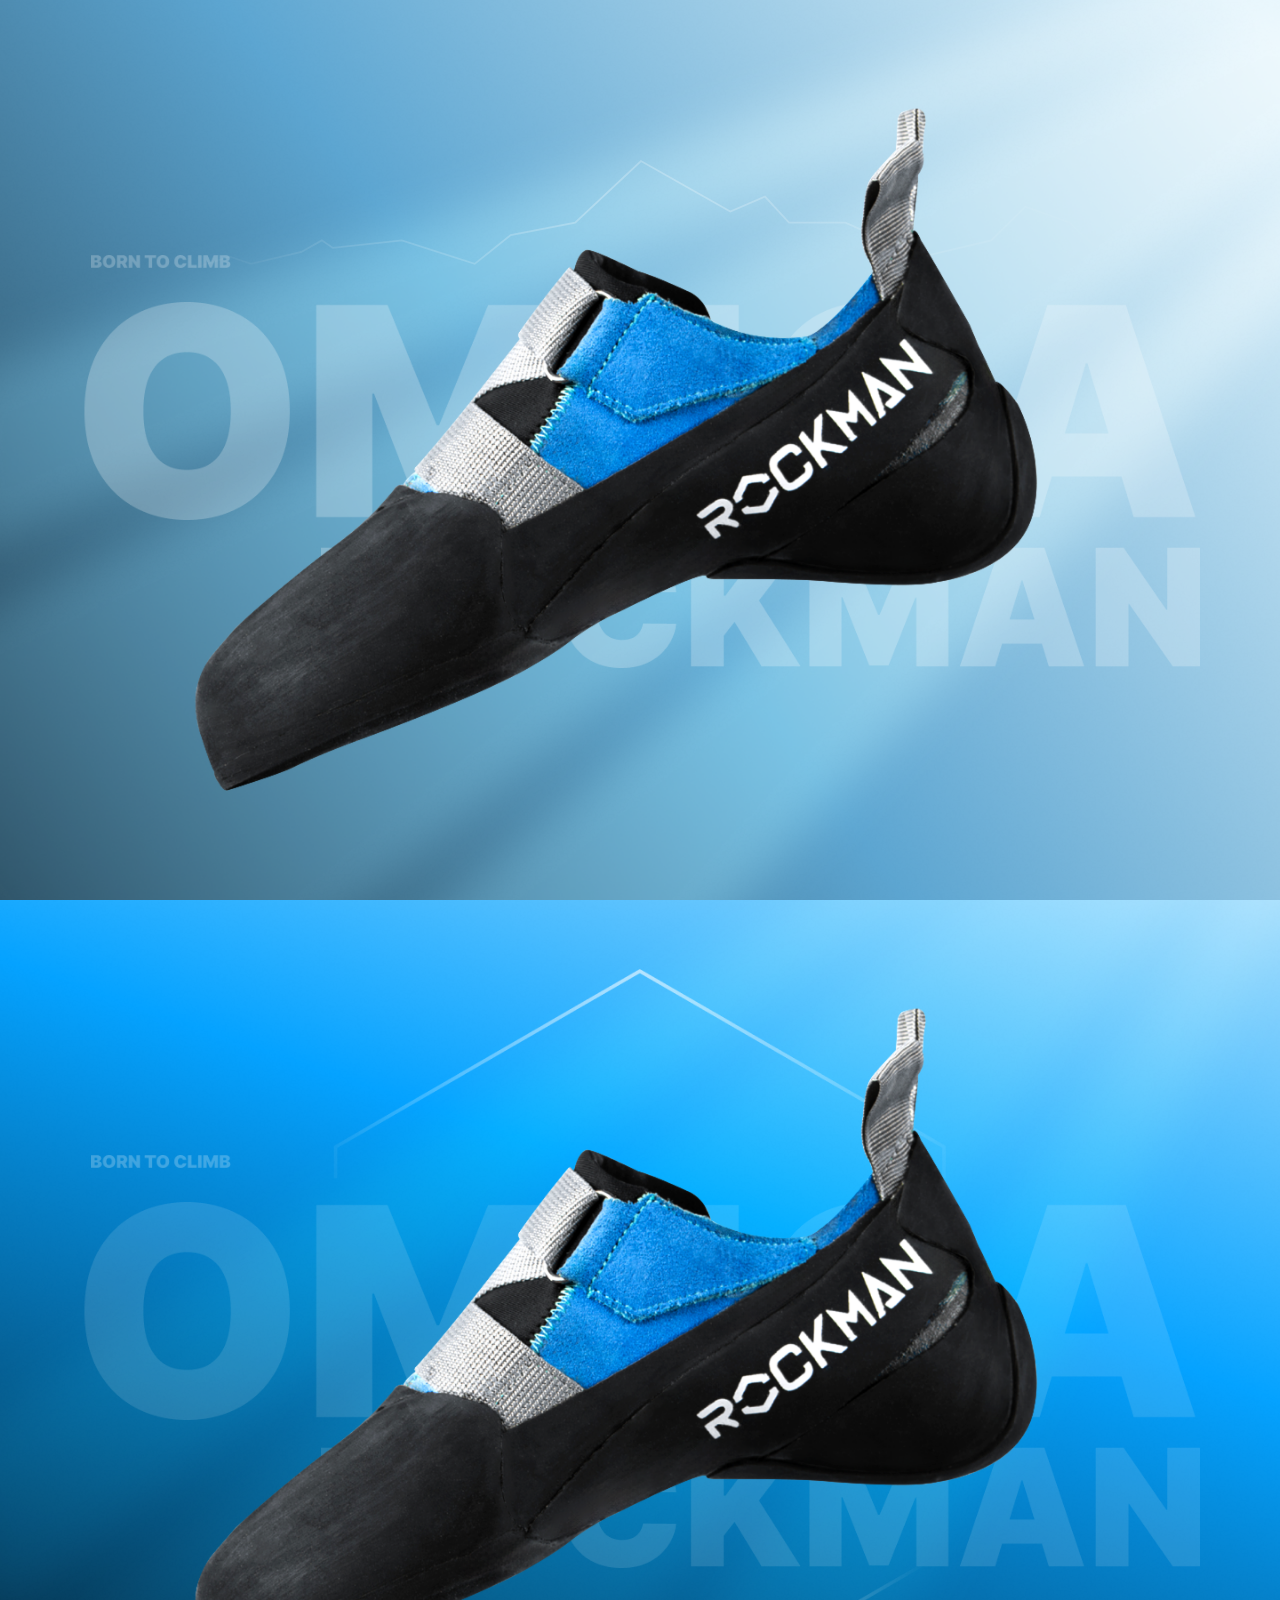
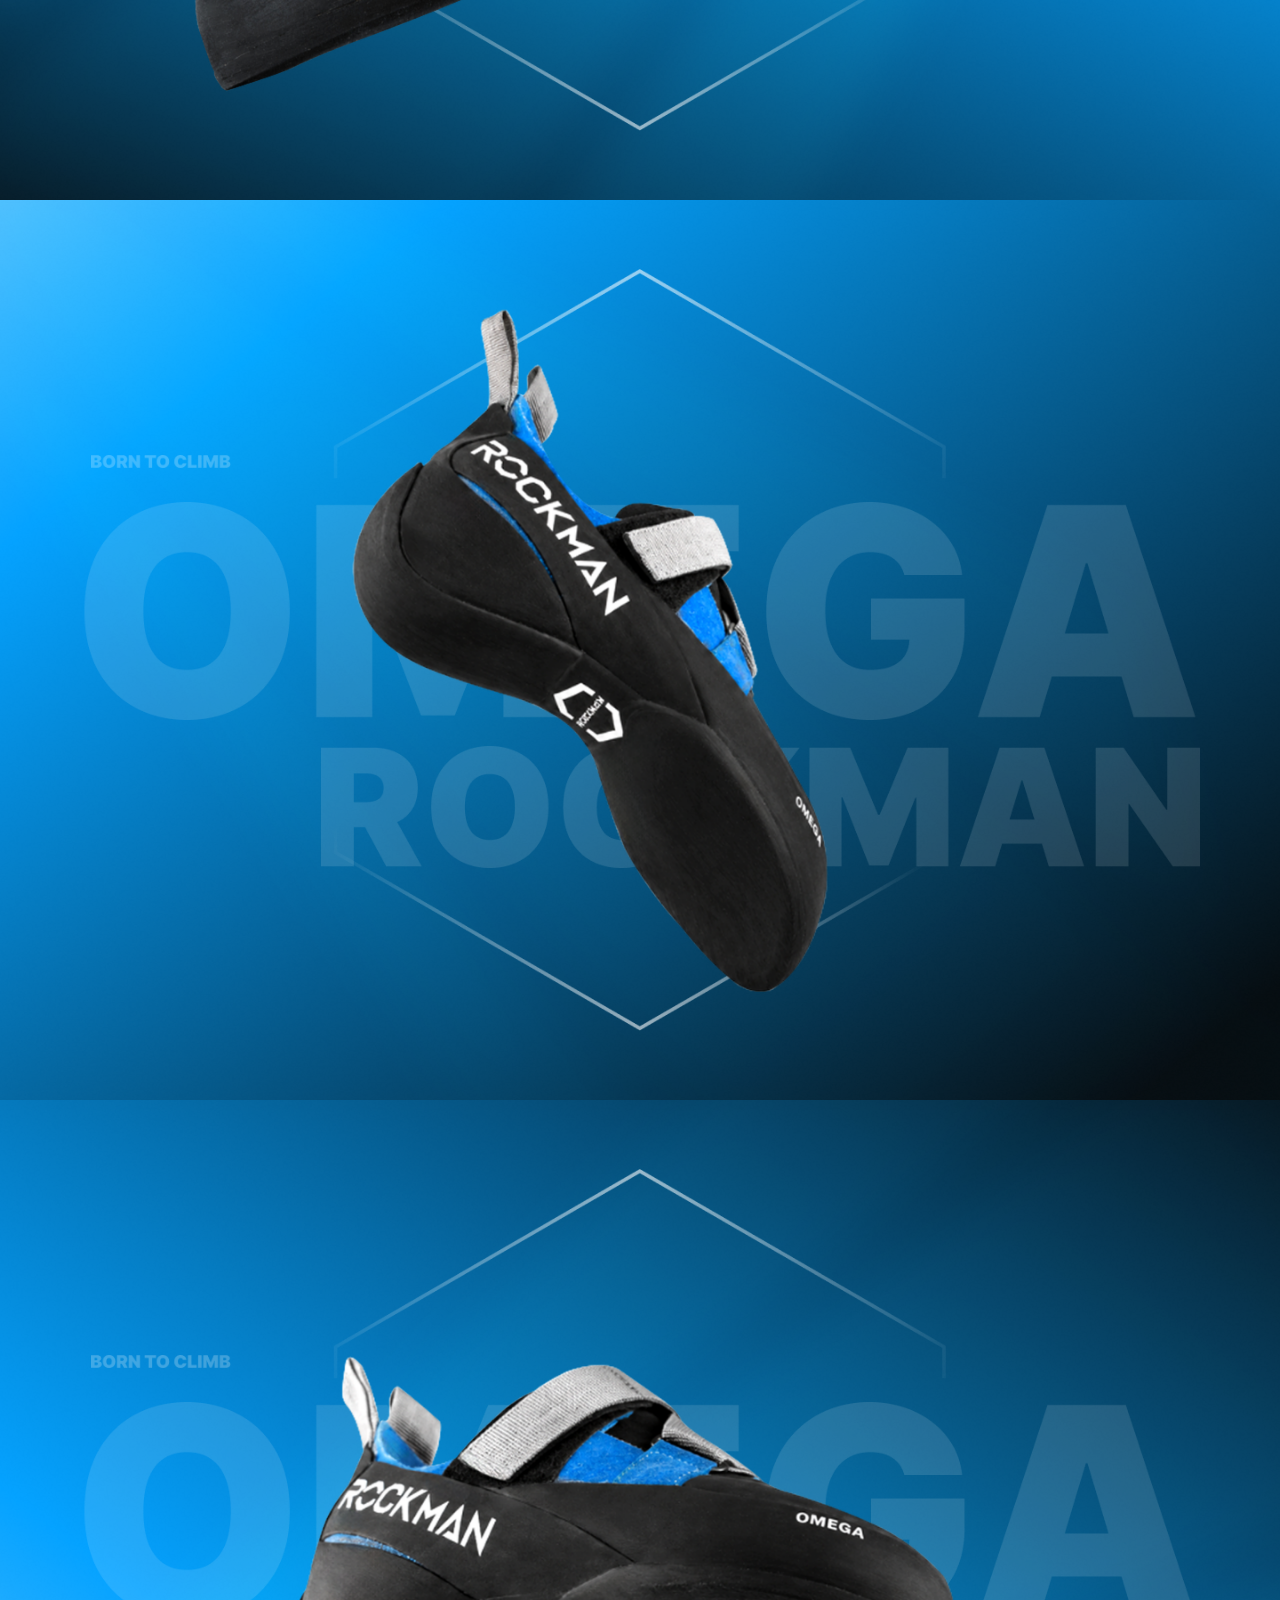
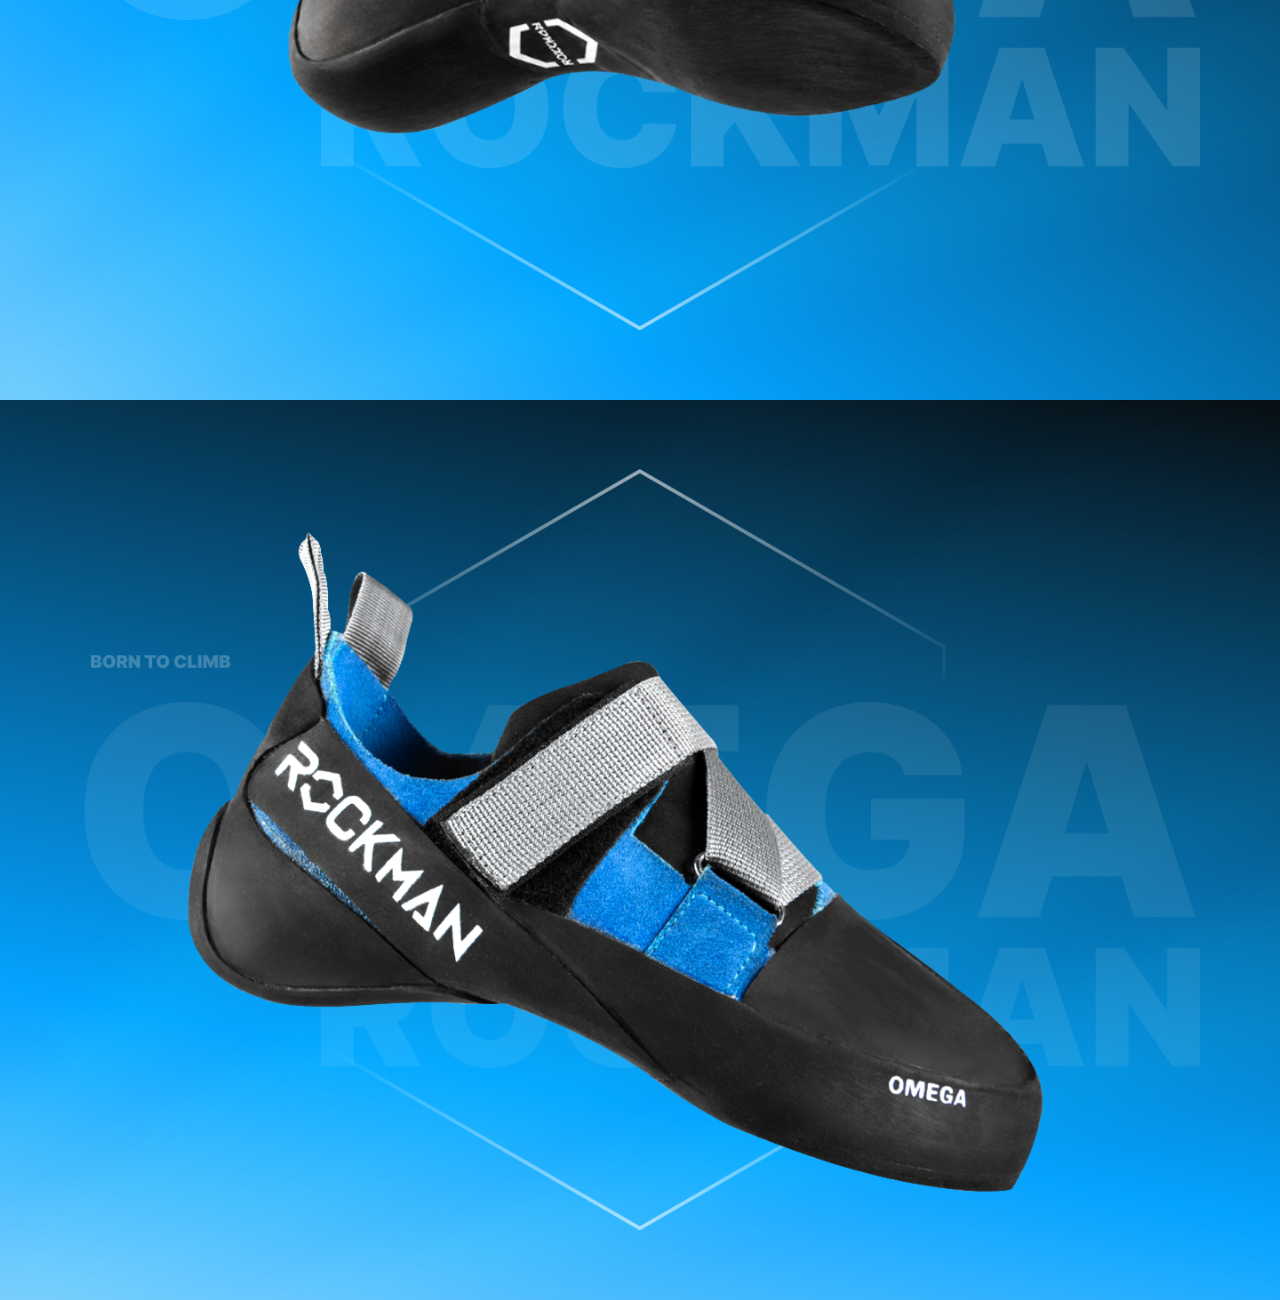
==== hand/index.html @ 01027bcd "added the main images" ====
<!DOCTYPE html>
<html lang="fa" dir="rtl">
<head>
    <meta charset="UTF-8">
    <meta name="viewport" content="width=device-width, initial-scale=1.0">

    <title>عنوان وب‌سایت</title>

    <link rel="stylesheet" href="style.css">
</head>

<body>

    <!-- Section 1 -->
    <section id="section1" class="section">
        <img src="assets/mountain.svg" alt="" class="mountain">
        <img src="assets/OMEGA1.png" alt="" class="omega">
        <img src="assets/rockman1.png" alt="" class="rockman">
        <img src="assets/BORN%20TO%20CLIMB.png" alt="Born to climb" class="born">
        <img src="assets/rockman%20omega%201.png" alt="ROCKMAN OMEGA" class="product">
    </section>

    <!-- Section 2 -->
    <section id="section2" class="section">
        <img src="assets/OMEGA2.png" alt="" class="omega">
        <img src="assets/ROCKMAN2.png" alt="" class="rockman">
        <img src="assets/BORN%20TO%20CLIMB.png" alt="Born to climb" class="born">
        <img src="assets/Polygon%20up.png" alt="" class="polygon-up">
        <img src="assets/Polygon%20down.png" alt="" class="polygon-down">
        <img src="assets/rockman%20omega%201.png" alt="ROCKMAN OMEGA" class="product">
    </section>

    <!-- Section 3 -->
    <section id="section3" class="section">
        <img src="assets/OMEGA3.png" alt="" class="omega">
        <img src="assets/ROCKMAN3.png" alt="" class="rockman">
        <img src="assets/BORN%20TO%20CLIMB.png" alt="Born to climb" class="born">
        <img src="assets/Polygon%20up.png" alt="" class="polygon-up">
        <img src="assets/Polygon%20down.png" alt="" class="polygon-down">
        <img src="assets/rockman%20omega%202.png" alt="ROCKMAN OMEGA" class="product">
    </section>

    <!-- Section 4 -->
    <section id="section4" class="section">
        <img src="assets/OMEGA4.png" alt="" class="omega">
        <img src="assets/ROCKMAN4.png" alt="" class="rockman">
        <img src="assets/BORN%20TO%20CLIMB.png" alt="Born to climb" class="born">
        <img src="assets/Polygon%20up.png" alt="" class="polygon-up">
        <img src="assets/Polygon%20down.png" alt="" class="polygon-down">
        <img src="assets/rockman%20omega%203.png" alt="ROCKMAN OMEGA" class="product">
    </section>

    <!-- Section 5 -->
    <section id="section5" class="section">
        <img src="assets/OMEGA5.png" alt="" class="omega">
        <img src="assets/ROCKMAN5.png" alt="" class="rockman">
        <img src="assets/BORN%20TO%20CLIMB.png" alt="Born to climb" class="born">
        <img src="assets/Polygon%20up.png" alt="" class="polygon-up">
        <img src="assets/Polygon%20down.png" alt="" class="polygon-down">
        <img src="assets/rockman%20omega%204.png" alt="ROCKMAN OMEGA" class="product">
    </section>

</body>
</html>
---- hand/style.css ----
/* ===================== Fonts ===================== */
@font-face {
    font-family: "Pelak";
    src: url("Font/Pelak-Thin.ttf") format("truetype");
    font-weight: 100;
    font-style: normal;
    font-display: swap;
}
@font-face {
    font-family: "Pelak";
    src: url("Font/Pelak-light.ttf") format("truetype");
    font-weight: 300;
    font-style: normal;
    font-display: swap;
}
@font-face {
    font-family: "Pelak";
    src: url("Font/Pelak-Regular.ttf") format("truetype");
    font-weight: 400;
    font-style: normal;
    font-display: swap;
}
@font-face {
    font-family: "Pelak";
    src: url("Font/Pelak-Medium.ttf") format("truetype");
    font-weight: 500;
    font-style: normal;
    font-display: swap;
}
@font-face {
    font-family: "Pelak";
    src: url("Font/Pelak-SemiBold.ttf") format("truetype");
    font-weight: 600;
    font-style: normal;
    font-display: swap;
}
@font-face {
    font-family: "Pelak";
    src: url("Font/Pelak-Bold.ttf") format("truetype");
    font-weight: 700;
    font-style: normal;
    font-display: swap;
}
@font-face {
    font-family: "Pelak";
    src: url("Font/Pelak-ExtraBold.ttf") format("truetype");
    font-weight: 800;
    font-style: normal;
    font-display: swap;
}
@font-face {
    font-family: "Pelak";
    src: url("Font/Pelak-Black.ttf") format("truetype");
    font-weight: 900;
    font-style: normal;
    font-display: swap;
}

/* ===================== Responsive scale ===================== */
/*
   The design is drawn for a 1440px-wide screen and every dimension below is
   expressed in rem, relative to a 16px base:   rem = (1440-design px) / 16

     - Desktop (>= 1440px):  1rem = 16px, so each rem value renders at its
       exact design pixel size (e.g. 21.25rem = 340px).
     - Below 1440px:         the root font-size shrinks with the viewport
       (100vw / 90 = 16px at 1440px), so every rem-based dimension scales
       down proportionally and the whole layout stays relative.
*/
html {
    font-size: 16px;
}

@media (max-width: 1440px) {
    html {
        font-size: calc(100vw / 90);
    }
}

/* ===================== Reset ===================== */
* {
    margin: 0;
    padding: 0;
    box-sizing: border-box;
}

html,
body {
    /* guard against any sub-pixel horizontal overflow from scaling */
    overflow-x: hidden;
}

body {
    font-family: "Pelak", sans-serif;
}

/* ===================== Sections ===================== */
.section {
    position: relative;
    width: 100%;
    height: 100vh;
    height: 100svh; /* stable against mobile browser toolbars */
    background-size: cover;
    background-position: center;
    background-repeat: no-repeat;
    overflow: hidden;
}

#section1 {
    background-image: url("assets/bc1.png");
}

#section2 {
    background-image: url("assets/bc2.png");
}

#section3 {
    background-image: url("assets/bc3.png");
}

#section4 {
    background-image: url("assets/bc4.png");
}

#section5 {
    background-image: url("assets/bc5.png");
}

/* ===================== Section overlays ===================== */
/* OMEGA wordmark: horizontally centered, 340px from top (1440 ref) */
.omega {
    position: absolute;
    top: 21.25rem;   /* 340 / 16 */
    left: 50%;
    transform: translateX(-50%);
    width: 78.125rem; /* 1250 / 16 */
    height: auto;
}

/* ROCKMAN wordmark: 614px from top, 90px from the right edge (1440 ref) */
.rockman {
    position: absolute;
    top: 38.375rem;    /* 614 / 16 */
    right: 5.625rem;   /* 90 / 16 */
    width: 61.8125rem; /* 989 / 16 */
    height: auto;
}

/* BORN TO CLIMB tagline: 287px from top, 102px from the left edge (1440 ref) */
.born {
    position: absolute;
    top: 17.9375rem;  /* 287 / 16 */
    left: 6.375rem;   /* 102 / 16 */
    width: 9.875rem;  /* 158 / 16 */
    height: auto;
}

/* ROCKMAN OMEGA product shot: centered both axes, above wordmarks & polygons */
.product {
    position: absolute;
    top: 50%;
    left: 50%;
    transform: translate(-50%, -50%);
    width: 85.375rem; /* 1366 / 16 */
    height: auto;
    z-index: 2;
}

/* Mountain line (section 1 only): horizontally centered, 180px from top (1440 ref) */
.mountain {
    position: absolute;
    top: 11.25rem;    /* 180 / 16 */
    left: 50%;
    transform: translateX(-50%);
    width: 76.625rem; /* 1226 / 16 */
    height: auto;
}

/* Scroll-nav polygons (sections 2-5 only): horizontally centered.
   z-index 1 reserved for later scroll automation. */
.polygon-up,
.polygon-down {
    position: absolute;
    left: 50%;
    transform: translateX(-50%);
    width: 43.0625rem; /* 689 / 16 */
    height: auto;
    z-index: 1;
}

/* Polygon up: 78px from the top */
.polygon-up {
    top: 4.875rem; /* 78 / 16 */
}

/* Polygon down: 78px from the bottom */
.polygon-down {
    bottom: 4.875rem; /* 78 / 16 */
}
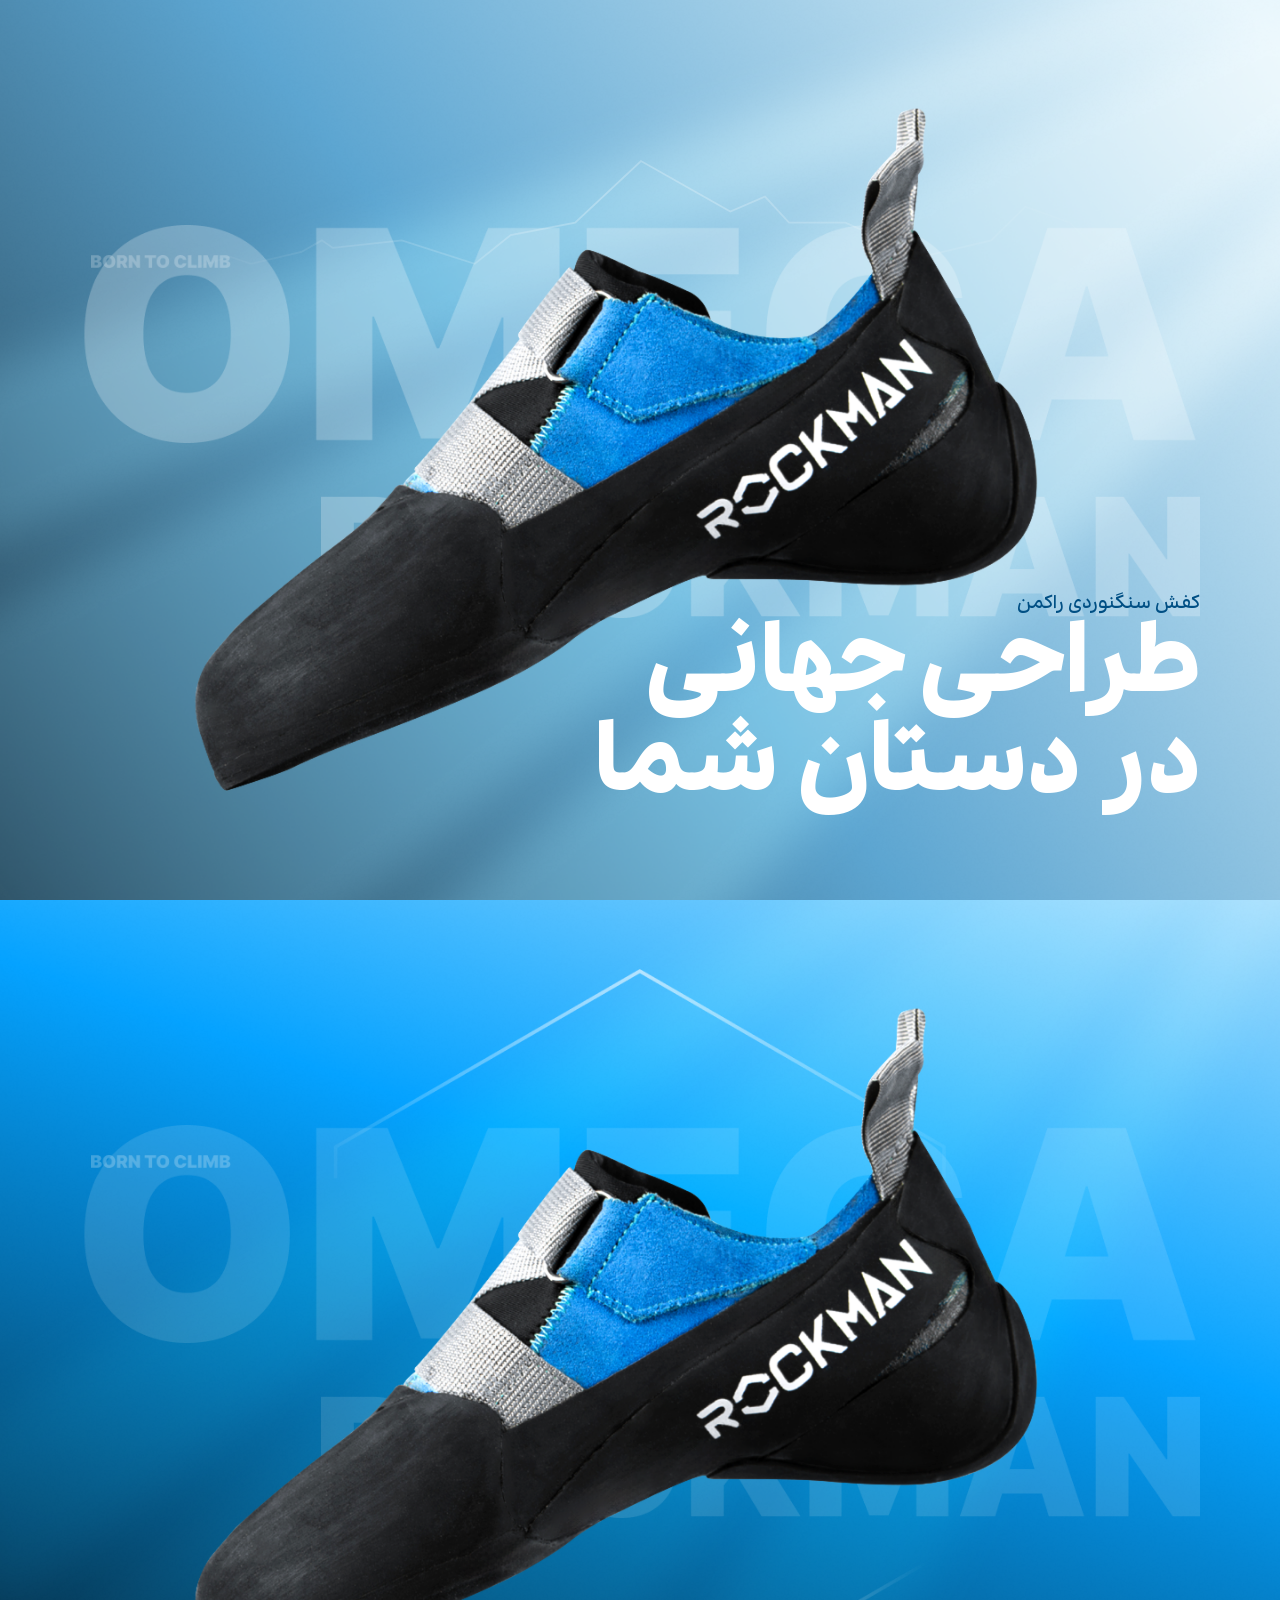
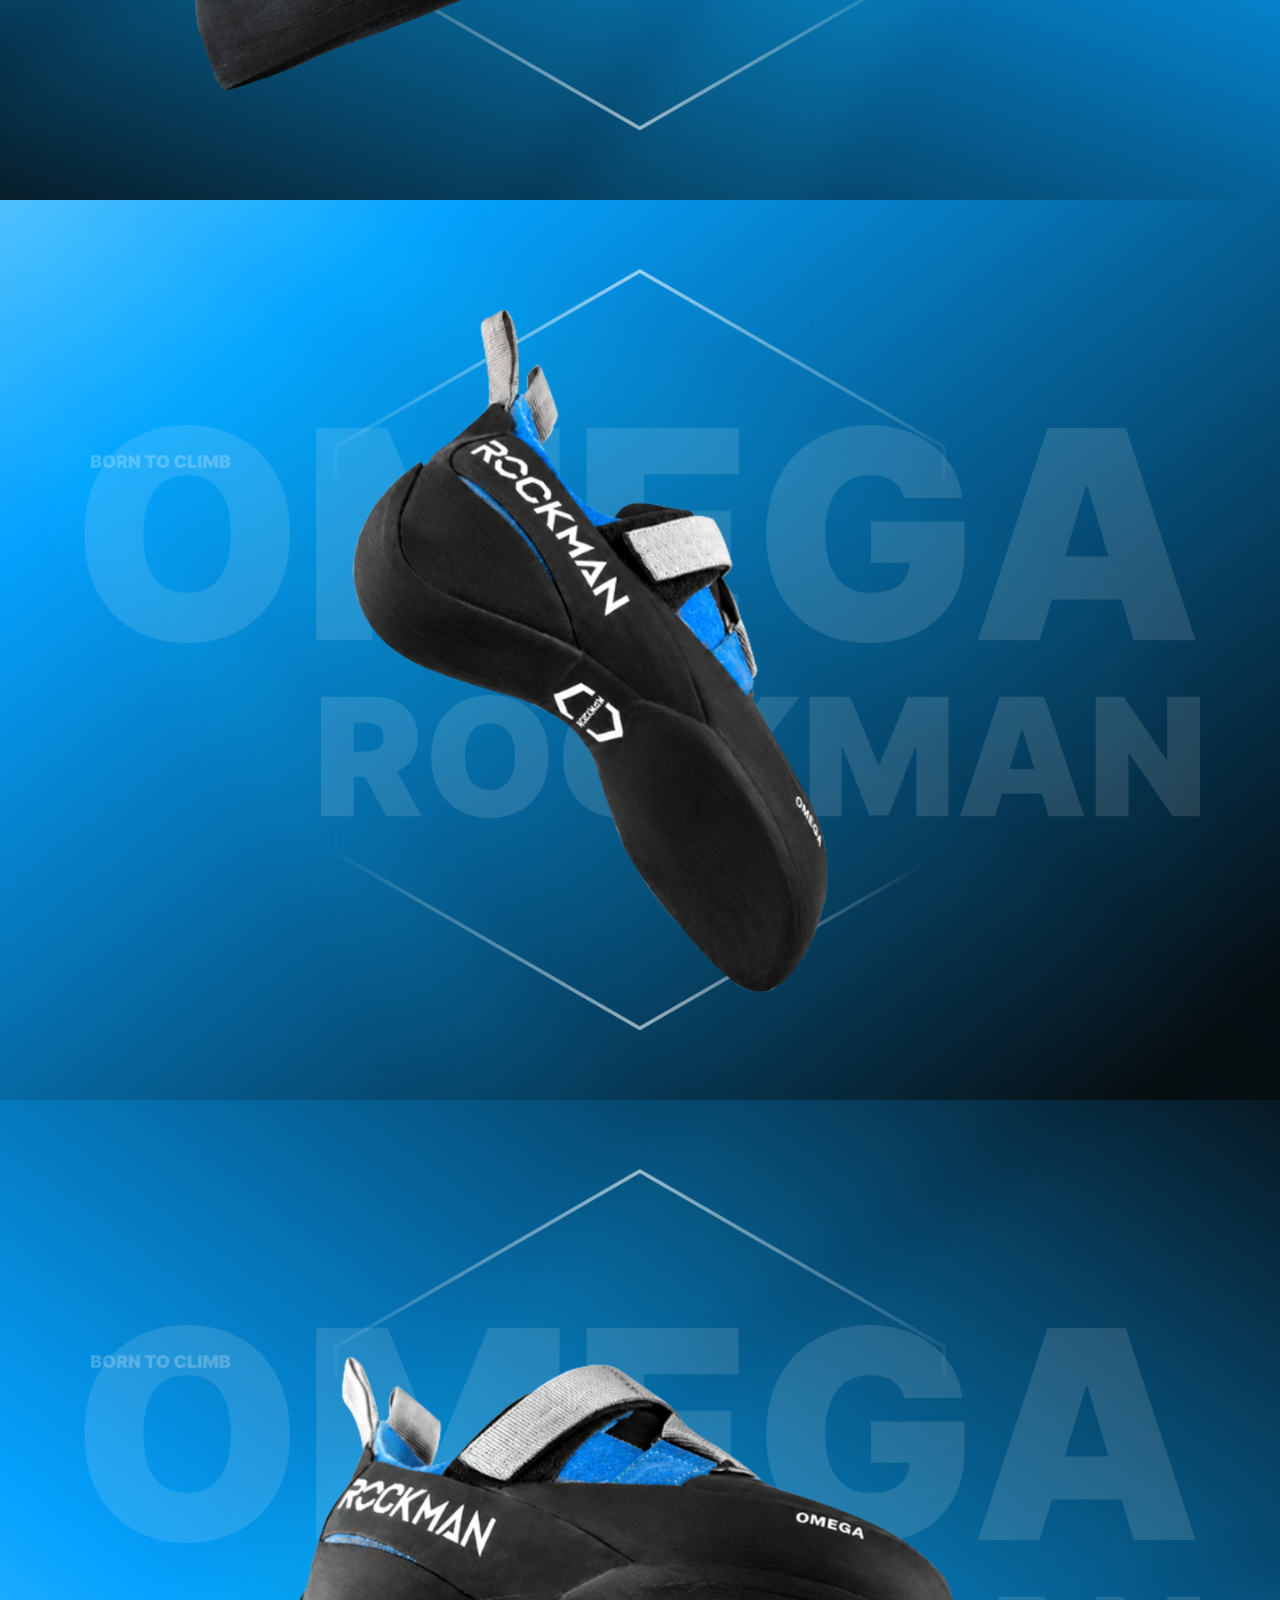
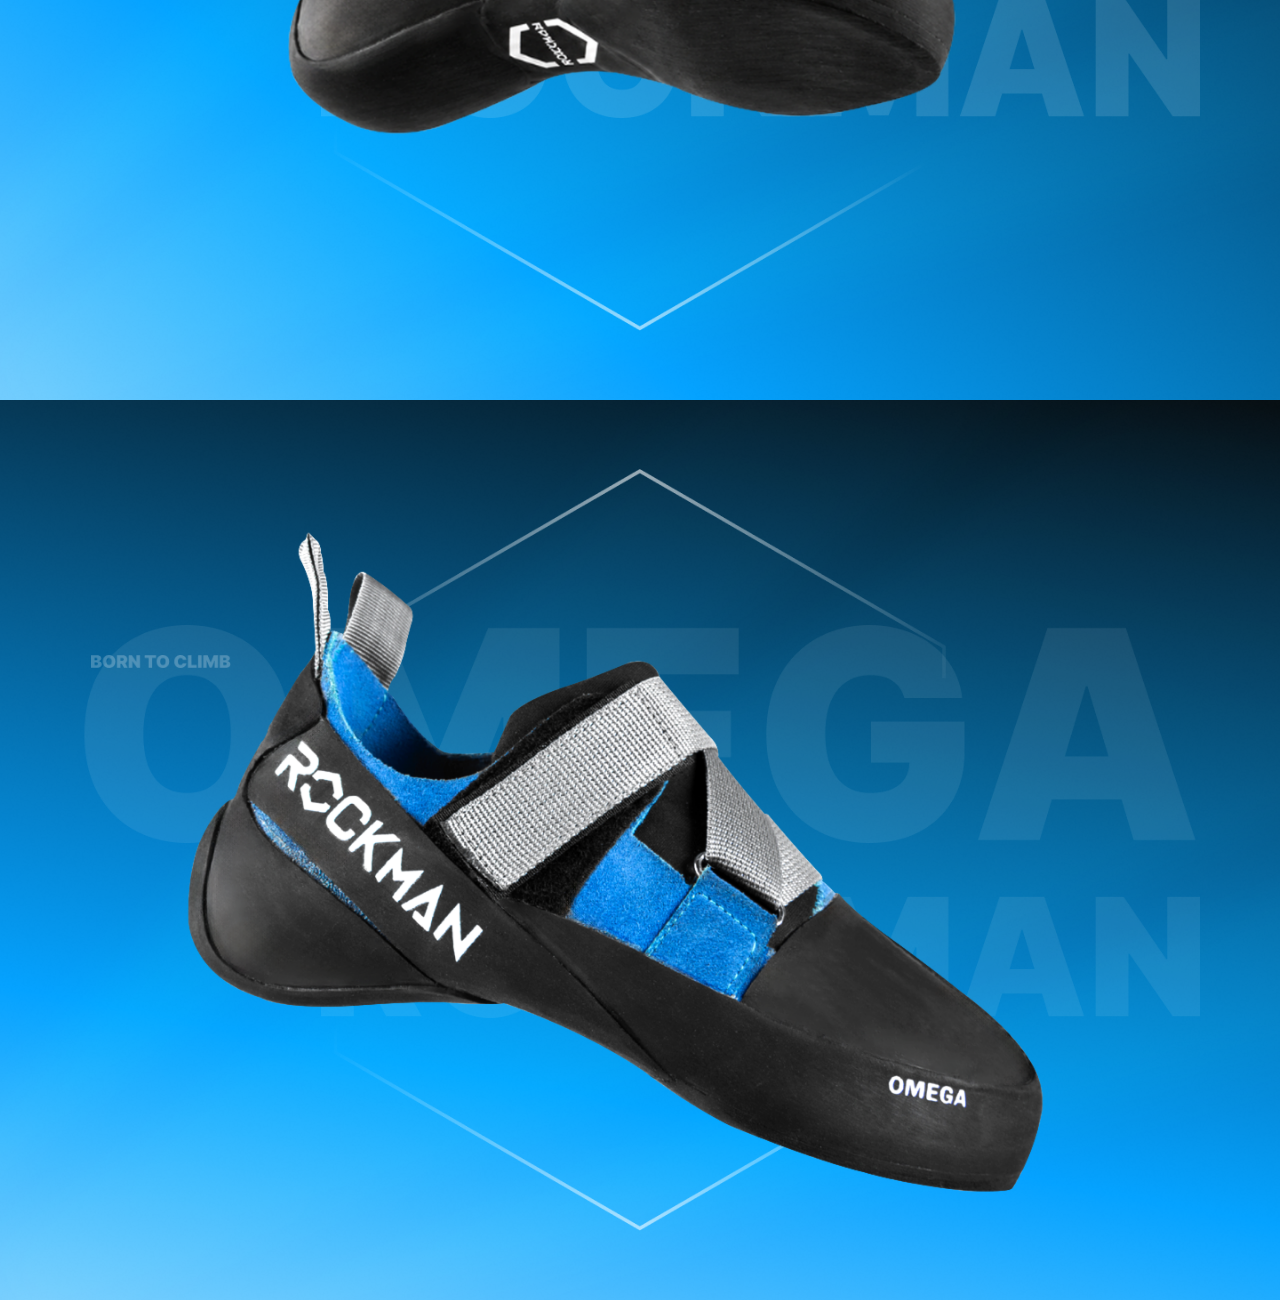
==== commit d7491ceb: "adding text to the hero" ====
--- a/hand/index.html
+++ b/hand/index.html
@@ -18,6 +18,10 @@
         <img src="assets/rockman1.png" alt="" class="rockman">
         <img src="assets/BORN%20TO%20CLIMB.png" alt="Born to climb" class="born">
         <img src="assets/rockman%20omega%201.png" alt="ROCKMAN OMEGA" class="product">
+        <div class="hero-text">
+            <h1>کفش سنگنوردی راکمن</h1>
+            <span>طراحی جهانی<br> در دستان شما</span>
+        </div>
     </section>
 
     <!-- Section 2 -->
--- a/hand/style.css
+++ b/hand/style.css
@@ -51,6 +51,64 @@
 @font-face {
     font-family: "Pelak";
     src: url("Font/Pelak-Black.ttf") format("truetype");
+    font-weight: 900;
+    font-style: normal;
+    font-display: swap;
+}
+
+/* PelakFA — Farsi variant (Persian digits) */
+@font-face {
+    font-family: "PelakFA";
+    src: url("Font/PelakFA-Thin.ttf") format("truetype");
+    font-weight: 100;
+    font-style: normal;
+    font-display: swap;
+}
+@font-face {
+    font-family: "PelakFA";
+    src: url("Font/PelakFA-light.ttf") format("truetype");
+    font-weight: 300;
+    font-style: normal;
+    font-display: swap;
+}
+@font-face {
+    font-family: "PelakFA";
+    src: url("Font/PelakFA-Regular.ttf") format("truetype");
+    font-weight: 400;
+    font-style: normal;
+    font-display: swap;
+}
+@font-face {
+    font-family: "PelakFA";
+    src: url("Font/PelakFA-Medium.ttf") format("truetype");
+    font-weight: 500;
+    font-style: normal;
+    font-display: swap;
+}
+@font-face {
+    font-family: "PelakFA";
+    src: url("Font/PelakFA-SemiBold.ttf") format("truetype");
+    font-weight: 600;
+    font-style: normal;
+    font-display: swap;
+}
+@font-face {
+    font-family: "PelakFA";
+    src: url("Font/PelakFA-Bold.ttf") format("truetype");
+    font-weight: 700;
+    font-style: normal;
+    font-display: swap;
+}
+@font-face {
+    font-family: "PelakFA";
+    src: url("Font/PelakFA-ExtraBold.ttf") format("truetype");
+    font-weight: 800;
+    font-style: normal;
+    font-display: swap;
+}
+@font-face {
+    font-family: "PelakFA";
+    src: url("Font/PelakFA-Black.ttf") format("truetype");
     font-weight: 900;
     font-style: normal;
     font-display: swap;
@@ -130,7 +188,7 @@
 /* OMEGA wordmark: horizontally centered, 340px from top (1440 ref) */
 .omega {
     position: absolute;
-    top: 21.25rem;   /* 340 / 16 */
+    top: 25%;   /* 340 / 16 */
     left: 50%;
     transform: translateX(-50%);
     width: 78.125rem; /* 1250 / 16 */
@@ -140,7 +198,7 @@
 /* ROCKMAN wordmark: 614px from top, 90px from the right edge (1440 ref) */
 .rockman {
     position: absolute;
-    top: 38.375rem;    /* 614 / 16 */
+    top: 55%;    
     right: 5.625rem;   /* 90 / 16 */
     width: 61.8125rem; /* 989 / 16 */
     height: auto;
@@ -153,6 +211,31 @@
     left: 6.375rem;   /* 102 / 16 */
     width: 9.875rem;  /* 158 / 16 */
     height: auto;
+}
+
+/* Slide 1 hero text box: anchored bottom-right (90px right, 139px bottom) */
+.hero-text {
+    position: absolute;
+    right: 5.625rem;   /* 90 / 16 */
+    bottom: 6rem; /* 139 / 16 */
+    text-align: right;
+    z-index: 3; /* above the product shot (z-index 2) */
+}
+
+.hero-text h1 {
+    font-family: "PelakFA", sans-serif;
+    font-weight: 600;
+    font-size: 1.25rem; /* 20 / 16 */
+    color: #004F84;
+}
+
+.hero-text span {
+    display: block;
+    font-family: "PelakFA", sans-serif;
+    font-weight: 900;
+    font-size: 6.65625rem; /* 106.5 / 16 */
+    line-height: 7rem;
+    color: #ffffff;
 }
 
 /* ROCKMAN OMEGA product shot: centered both axes, above wordmarks & polygons */
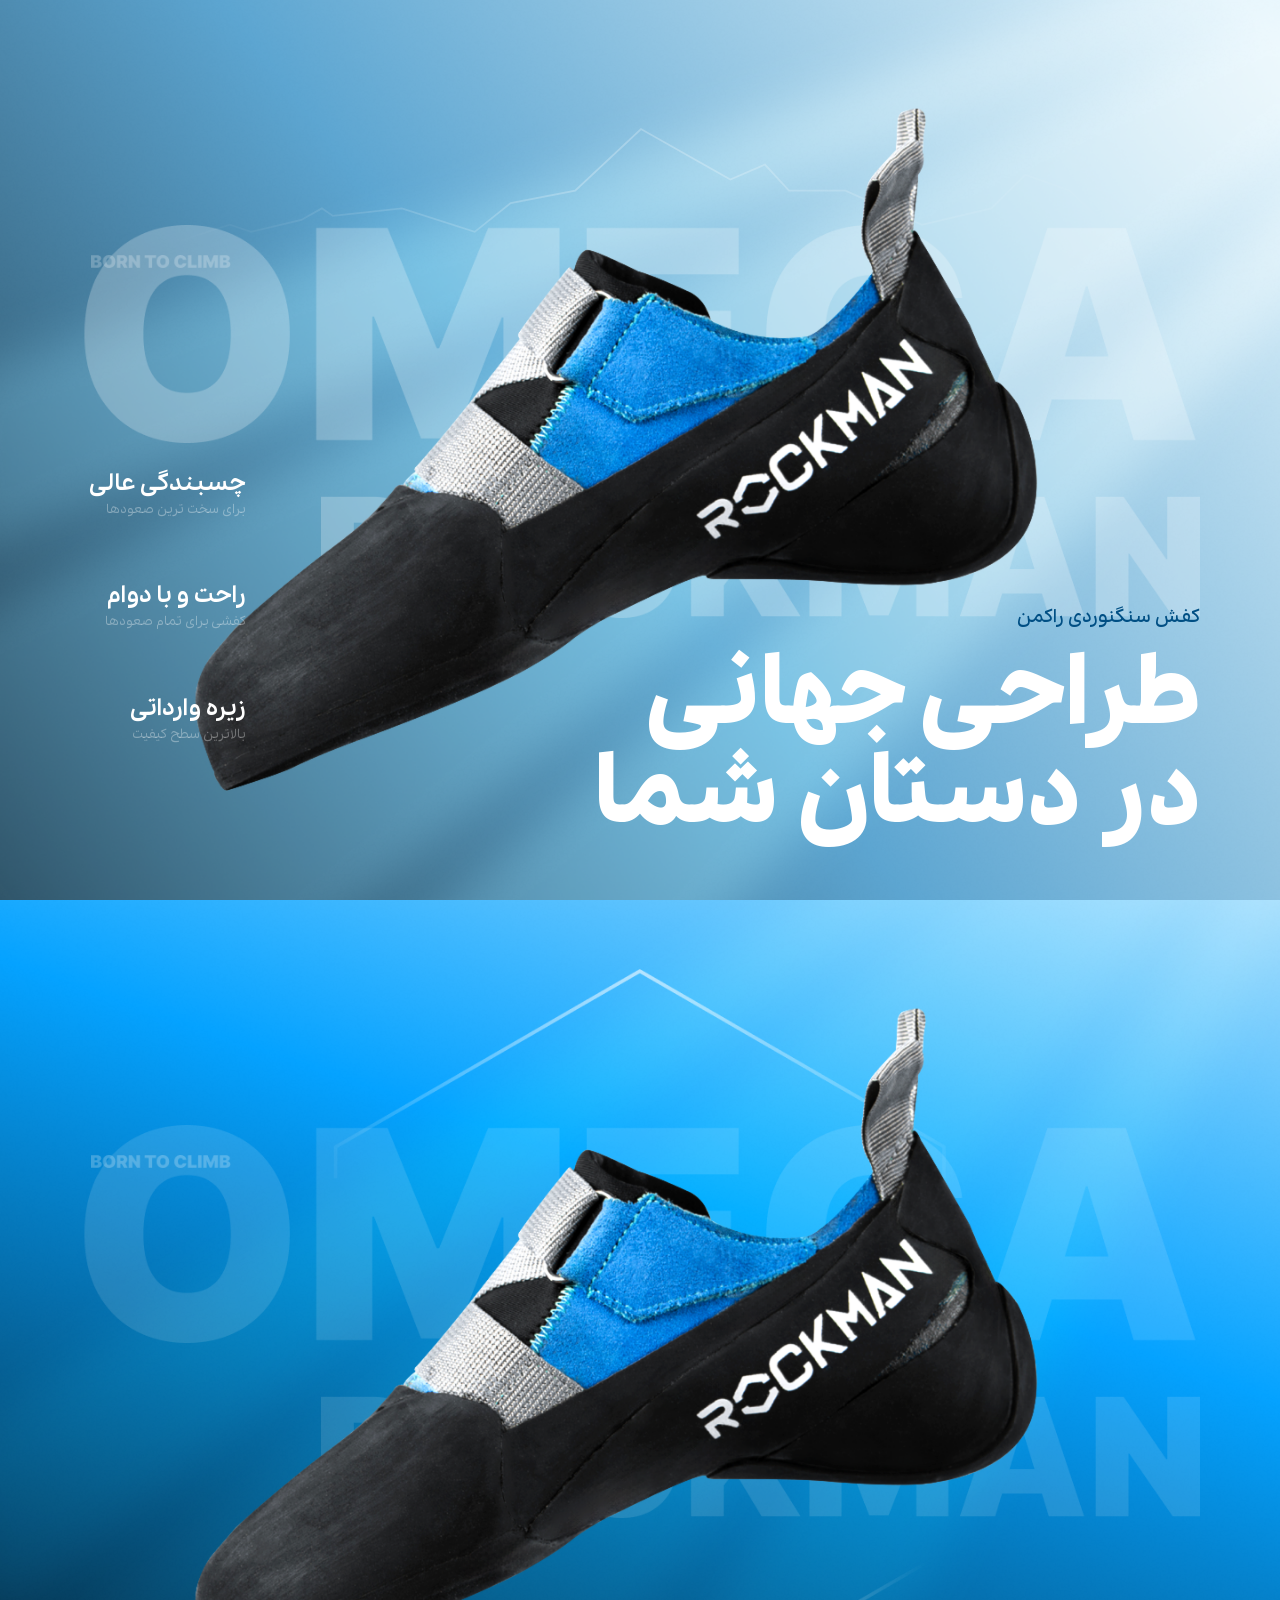
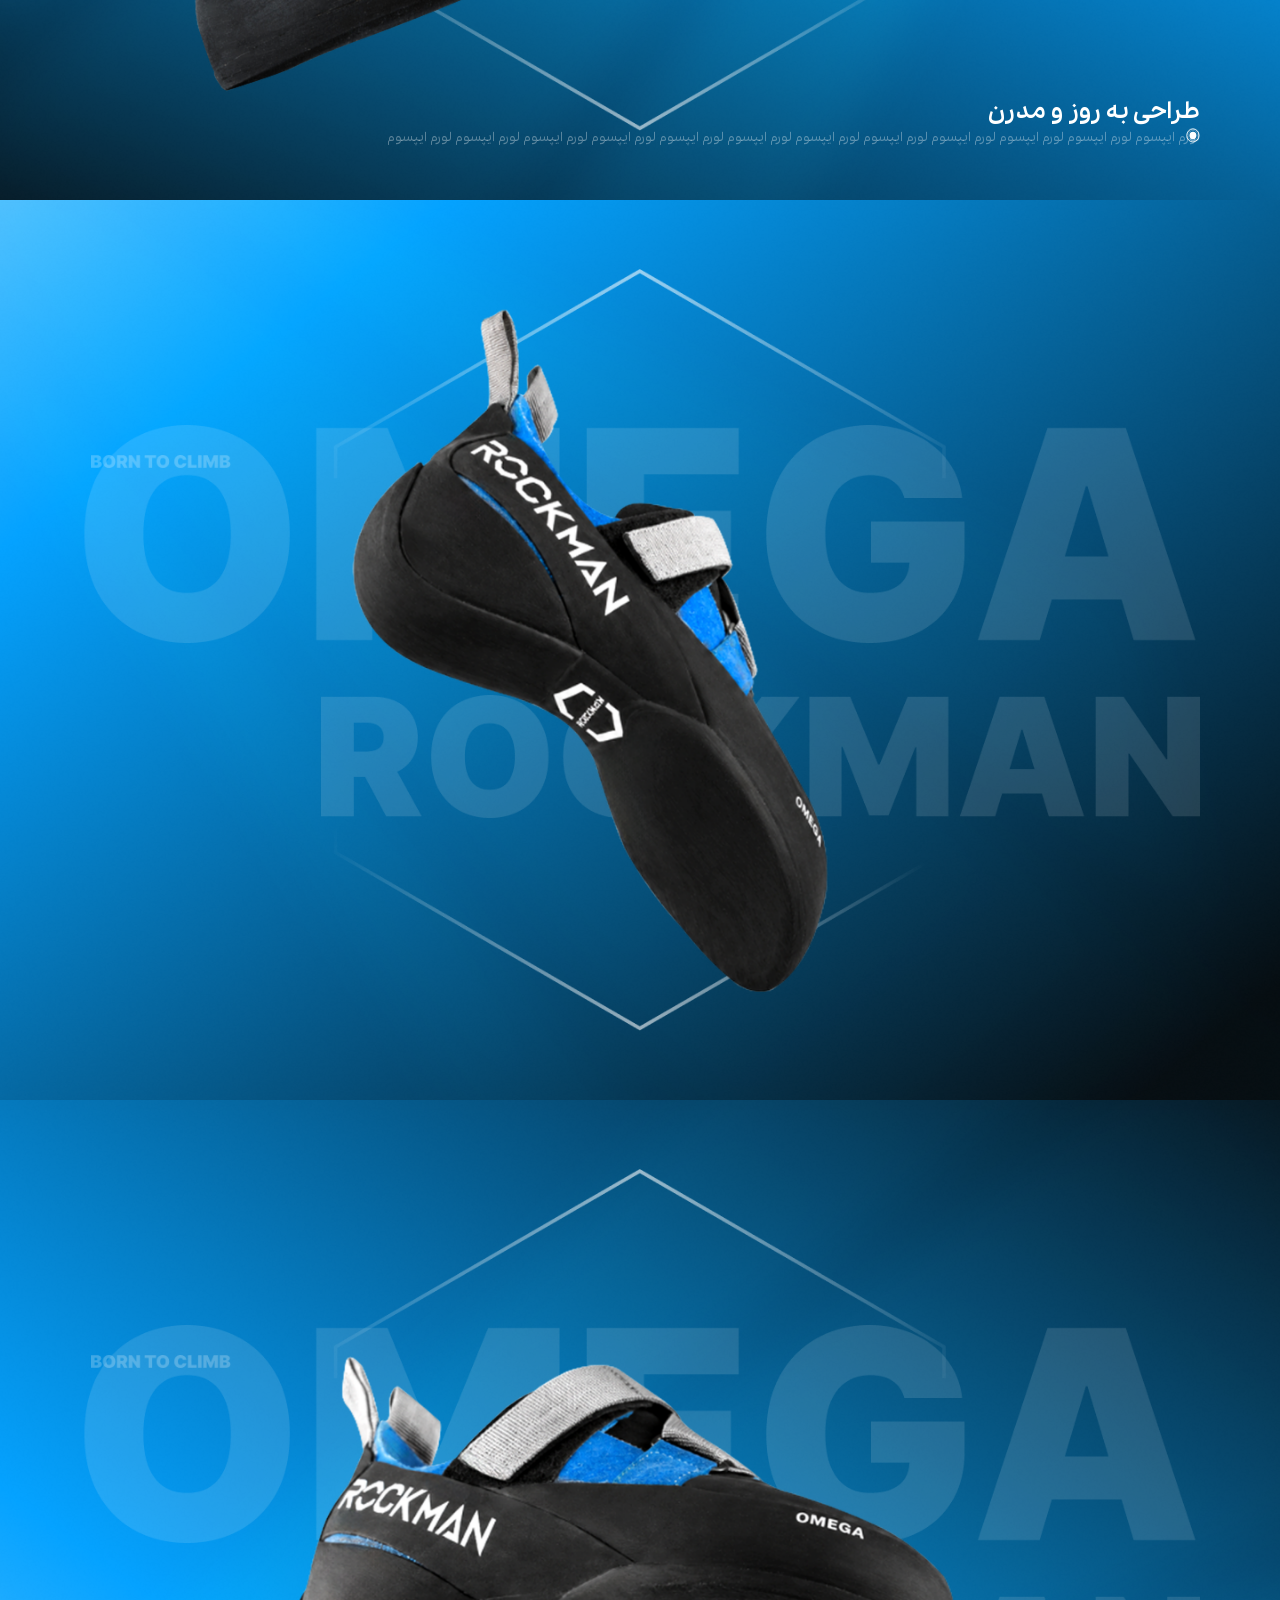
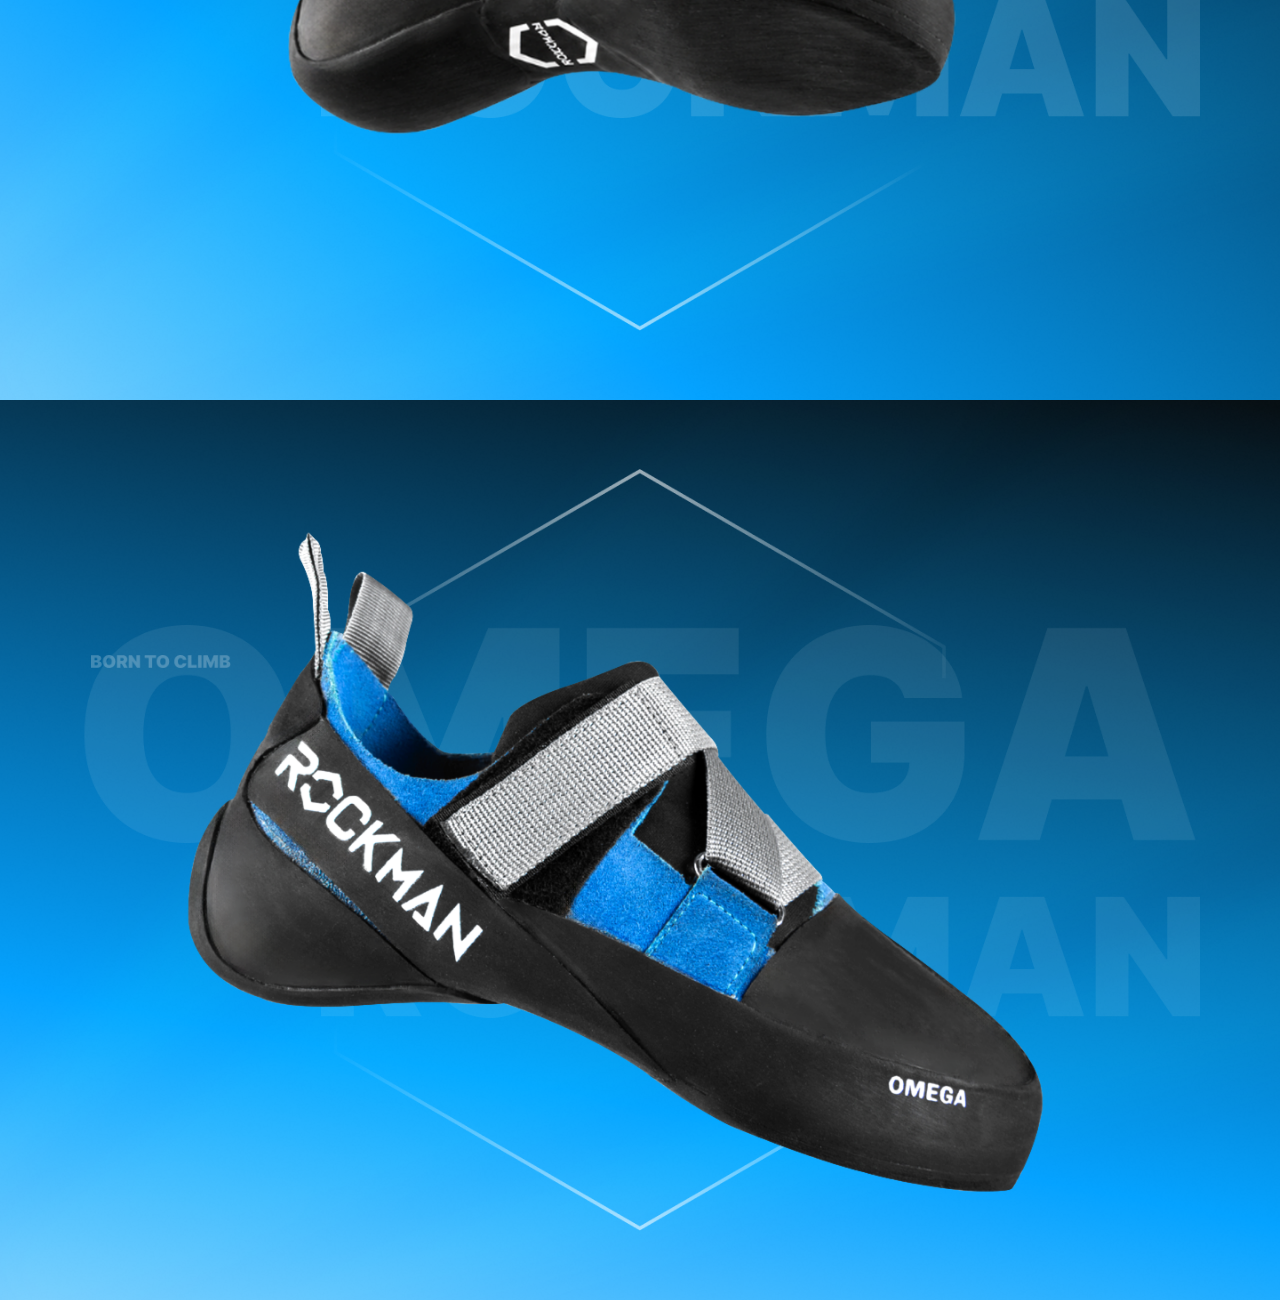
==== commit cc84ca37: "updated section 2" ====
--- a/hand/index.html
+++ b/hand/index.html
@@ -22,6 +22,20 @@
             <h1>کفش سنگنوردی راکمن</h1>
             <span>طراحی جهانی<br> در دستان شما</span>
         </div>
+        <div class="features">
+            <div class="feature">
+                <div class="feature-title">چسبندگی عالی</div>
+                <div class="feature-sub">برای سخت ترین صعودها</div>
+            </div>
+            <div class="feature">
+                <div class="feature-title">راحت و با دوام</div>
+                <div class="feature-sub">کفشی برای تمام صعودها</div>
+            </div>
+            <div class="feature">
+                <div class="feature-title">زیره وارداتی</div>
+                <div class="feature-sub">بالاترین سطح کیفیت</div>
+            </div>
+        </div>
     </section>
 
     <!-- Section 2 -->
@@ -32,6 +46,10 @@
         <img src="assets/Polygon%20up.png" alt="" class="polygon-up">
         <img src="assets/Polygon%20down.png" alt="" class="polygon-down">
         <img src="assets/rockman%20omega%201.png" alt="ROCKMAN OMEGA" class="product">
+        <div class="intro">
+            <div class="feature-title">طراحی به روز و مدرن</div>
+            <div class="feature-sub">لورم ایپسوم لورم ایپسوم لورم ایپسوم لورم ایپسوم لورم ایپسوم لورم ایپسوم لورم ایپسوم لورم ایپسوم لورم ایپسوم لورم ایپسوم لورم ایپسوم لورم ایپسوم</div>
+        </div>
     </section>
 
     <!-- Section 3 -->
--- a/hand/style.css
+++ b/hand/style.css
@@ -217,7 +217,8 @@
 .hero-text {
     position: absolute;
     right: 5.625rem;   /* 90 / 16 */
-    bottom: 6rem; /* 139 / 16 */
+    bottom: 3.75rem; /* 5rem - 1.25rem: box is bottom-anchored, so drop it by the
+                        h1's margin-bottom to keep the h1 fixed and push the tagline down */
     text-align: right;
     z-index: 3; /* above the product shot (z-index 2) */
 }
@@ -227,6 +228,7 @@
     font-weight: 600;
     font-size: 1.25rem; /* 20 / 16 */
     color: #004F84;
+    margin-bottom: 1.25rem; /* 20 / 16 */
 }
 
 .hero-text span {
@@ -238,6 +240,48 @@
     color: #ffffff;
 }
 
+/* Slide 1 feature list: 3 title/subtitle pairs in a row on the left */
+.features {
+    position: absolute;
+    top: 32.8125rem; /* 525 / 16 */
+    left: 6.25rem;   /* 100 / 16 */
+    display: flex;
+    flex-direction: column;
+    gap: 4.25rem;    /* 68 / 16 — spacing between pairs */
+    z-index: 3;      /* above the product shot (z-index 2) */
+}
+
+.feature-title {
+    font-family: "PelakFA", sans-serif;
+    font-weight: 700;
+    font-size: 1.59375rem; /* 25.5 / 16 */
+    color: #ffffff;
+}
+
+.feature-sub {
+    font-family: "PelakFA", sans-serif;
+    font-weight: 500;
+    font-size: 0.8880625rem; /* 14.21 / 16 */
+    color: rgba(255, 255, 255, 0.33);
+}
+
+/* Slide 2 intro: title + subtitle, placed where the slide 1 hero h1/tag sits */
+.intro {
+    position: absolute;
+    right: 5.625rem; /* 90 / 16 */
+    bottom: 3.75rem;
+    text-align: right;
+    z-index: 3; /* above the product shot (z-index 2) */
+}
+
+/* circle.svg glowing dot sits behind the subtitle's start */
+.intro .feature-sub {
+    background-image: url("assets/circle.svg");
+    background-repeat: no-repeat;
+    background-position: top right;
+    background-size: 1rem 1rem; /* 16 / 16 */
+}
+
 /* ROCKMAN OMEGA product shot: centered both axes, above wordmarks & polygons */
 .product {
     position: absolute;
@@ -252,7 +296,7 @@
 /* Mountain line (section 1 only): horizontally centered, 180px from top (1440 ref) */
 .mountain {
     position: absolute;
-    top: 11.25rem;    /* 180 / 16 */
+    top: 9rem;    /* 180 / 16 */
     left: 50%;
     transform: translateX(-50%);
     width: 76.625rem; /* 1226 / 16 */
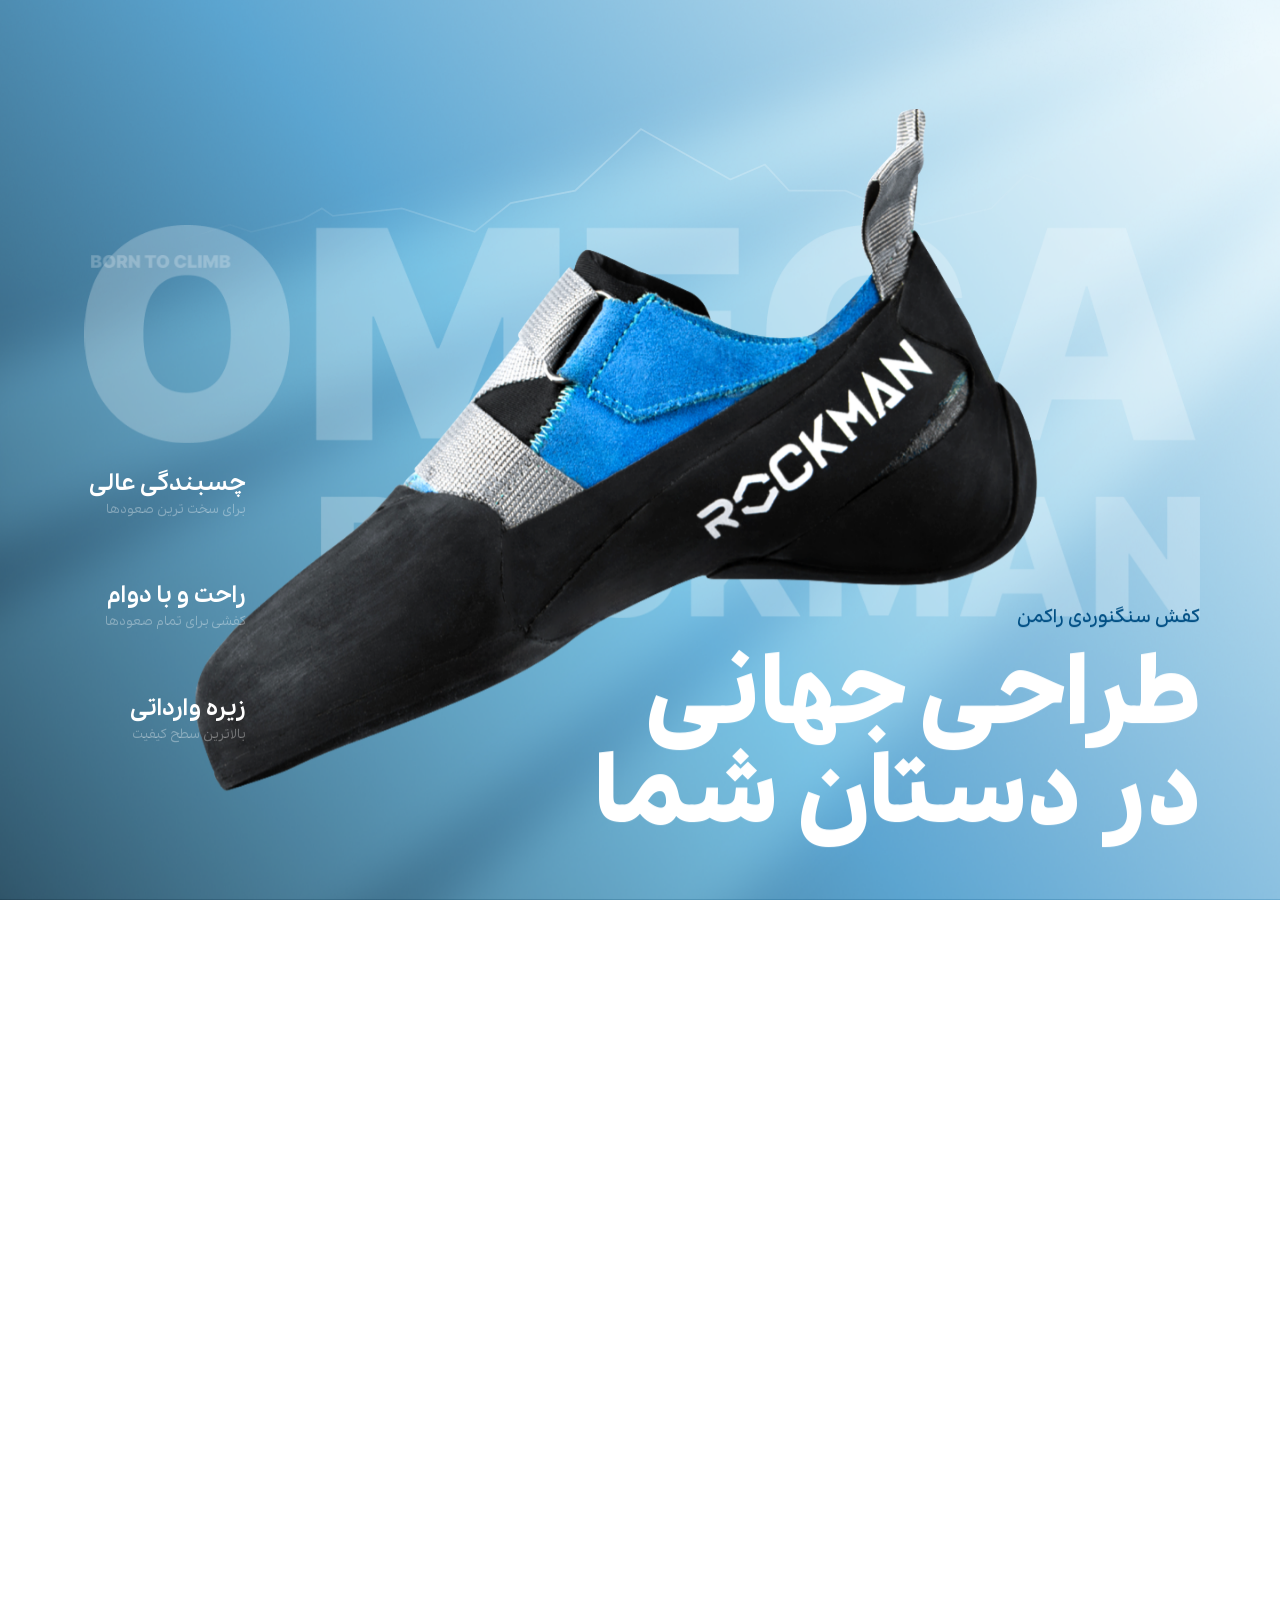
==== commit 4478784e: "added the animations" ====
--- a/hand/index.html
+++ b/hand/index.html
@@ -10,6 +10,10 @@
 </head>
 
 <body>
+
+    <!-- Pinned stage: hero <-> slide 2 scroll transition -->
+    <div class="stage">
+    <div class="stage__pin">
 
     <!-- Section 1 -->
     <section id="section1" class="section">
@@ -40,47 +44,63 @@
 
     <!-- Section 2 -->
     <section id="section2" class="section">
-        <img src="assets/OMEGA2.png" alt="" class="omega">
-        <img src="assets/ROCKMAN2.png" alt="" class="rockman">
+        <img src="assets/OMEGA1.png" alt="" class="omega">
+        <img src="assets/rockman1.png" alt="" class="rockman">
         <img src="assets/BORN%20TO%20CLIMB.png" alt="Born to climb" class="born">
         <img src="assets/Polygon%20up.png" alt="" class="polygon-up">
         <img src="assets/Polygon%20down.png" alt="" class="polygon-down">
         <img src="assets/rockman%20omega%201.png" alt="ROCKMAN OMEGA" class="product">
         <div class="intro">
-            <div class="feature-title">طراحی به روز و مدرن</div>
-            <div class="feature-sub">لورم ایپسوم لورم ایپسوم لورم ایپسوم لورم ایپسوم لورم ایپسوم لورم ایپسوم لورم ایپسوم لورم ایپسوم لورم ایپسوم لورم ایپسوم لورم ایپسوم لورم ایپسوم</div>
+            <div class="intro-title">طراحی به روز و مدرن</div>
+            <div class="intro-sub">الهام گرفته از </div>
         </div>
     </section>
 
     <!-- Section 3 -->
     <section id="section3" class="section">
-        <img src="assets/OMEGA3.png" alt="" class="omega">
-        <img src="assets/ROCKMAN3.png" alt="" class="rockman">
+        <img src="assets/OMEGA1.png" alt="" class="omega">
+        <img src="assets/rockman1.png" alt="" class="rockman">
         <img src="assets/BORN%20TO%20CLIMB.png" alt="Born to climb" class="born">
         <img src="assets/Polygon%20up.png" alt="" class="polygon-up">
         <img src="assets/Polygon%20down.png" alt="" class="polygon-down">
         <img src="assets/rockman%20omega%202.png" alt="ROCKMAN OMEGA" class="product">
+        <div class="intro intro--top">
+            <div class="intro-title">طراحی به روز و مدرن</div>
+            <div class="intro-sub">لورم ایپسوم لورم ایپسوم لورم ایپسوم لورم ایپسوم لورم ایپسوم لورم ایپسوم لورم ایپسوم لورم ایپسوم لورم ایپسوم لورم ایپسوم لورم ایپسوم لورم ایپسوم</div>
+        </div>
     </section>
 
     <!-- Section 4 -->
     <section id="section4" class="section">
-        <img src="assets/OMEGA4.png" alt="" class="omega">
-        <img src="assets/ROCKMAN4.png" alt="" class="rockman">
+        <img src="assets/OMEGA1.png" alt="" class="omega">
+        <img src="assets/rockman1.png" alt="" class="rockman">
         <img src="assets/BORN%20TO%20CLIMB.png" alt="Born to climb" class="born">
         <img src="assets/Polygon%20up.png" alt="" class="polygon-up">
         <img src="assets/Polygon%20down.png" alt="" class="polygon-down">
         <img src="assets/rockman%20omega%203.png" alt="ROCKMAN OMEGA" class="product">
+        <div class="intro intro--left">
+            <div class="intro-title">طراحی به روز و مدرن</div>
+            <div class="intro-sub">لورم ایپسوم لورم ایپسوم لورم ایپسوم لورم ایپسوم لورم ایپسوم لورم ایپسوم لورم ایپسوم لورم ایپسوم لورم ایپسوم لورم ایپسوم لورم ایپسوم لورم ایپسوم</div>
+        </div>
     </section>
 
     <!-- Section 5 -->
     <section id="section5" class="section">
-        <img src="assets/OMEGA5.png" alt="" class="omega">
-        <img src="assets/ROCKMAN5.png" alt="" class="rockman">
+        <img src="assets/OMEGA1.png" alt="" class="omega">
+        <img src="assets/rockman1.png" alt="" class="rockman">
         <img src="assets/BORN%20TO%20CLIMB.png" alt="Born to climb" class="born">
         <img src="assets/Polygon%20up.png" alt="" class="polygon-up">
         <img src="assets/Polygon%20down.png" alt="" class="polygon-down">
         <img src="assets/rockman%20omega%204.png" alt="ROCKMAN OMEGA" class="product">
+        <div class="intro">
+            <div class="intro-title">طراحی به روز و مدرن</div>
+            <div class="intro-sub">لورم ایپسوم لورم ایپسوم لورم ایپسوم لورم ایپسوم لورم ایپسوم لورم ایپسوم لورم ایپسوم لورم ایپسوم لورم ایپسوم لورم ایپسوم لورم ایپسوم لورم ایپسوم</div>
+        </div>
     </section>
 
+    </div><!-- /.stage__pin -->
+    </div><!-- /.stage -->
+
+    <script src="script.js"></script>
 </body>
 </html>
--- a/hand/style.css
+++ b/hand/style.css
@@ -144,8 +144,9 @@
 
 html,
 body {
-    /* guard against any sub-pixel horizontal overflow from scaling */
-    overflow-x: hidden;
+    /* Clip horizontal overflow WITHOUT creating a scroll container,
+       so it doesn't break position: sticky on the scroll stage. */
+    overflow-x: clip;
 }
 
 body {
@@ -184,6 +185,47 @@
     background-image: url("assets/bc5.png");
 }
 
+/* ===================== Scroll stage: all slides pinned =====================
+   All five slides are stacked in one pinned viewport. The stage's extra height
+   (4 x 100vh) is the scroll distance that scrubs the 4 transitions (script.js). */
+.stage {
+    position: relative;
+    height: 2100vh; /* 4 transitions x 400vh + 4 holds x 100vh + 100vh pin (see script.js) */
+}
+
+.stage__pin {
+    position: sticky;
+    top: 0;
+    height: 100vh;
+    height: 100svh;
+    overflow: hidden;
+}
+
+/* Every slide overlaps inside the pinned viewport */
+.stage__pin > .section {
+    position: absolute;
+    inset: 0;
+    height: 100%;
+    will-change: opacity;
+}
+
+/* Earlier slides stack above later ones, so each dissolves to reveal the next */
+.stage__pin > #section1 { z-index: 5; }
+.stage__pin > #section2 { z-index: 4; }
+.stage__pin > #section3 { z-index: 3; }
+.stage__pin > #section4 { z-index: 2; }
+.stage__pin > #section5 { z-index: 1; }
+
+.stage__pin .product,
+.stage__pin .mountain,
+.stage__pin .hero-text,
+.stage__pin .features,
+.stage__pin .intro,
+.stage__pin .polygon-up,
+.stage__pin .polygon-down {
+    will-change: transform;
+}
+
 /* ===================== Section overlays ===================== */
 /* OMEGA wordmark: horizontally centered, 340px from top (1440 ref) */
 .omega {
@@ -269,17 +311,39 @@
 .intro {
     position: absolute;
     right: 5.625rem; /* 90 / 16 */
-    bottom: 3.75rem;
+    bottom: 7rem;
     text-align: right;
     z-index: 3; /* above the product shot (z-index 2) */
-}
-
-/* circle.svg glowing dot sits behind the subtitle's start */
-.intro .feature-sub {
-    background-image: url("assets/circle.svg");
-    background-repeat: no-repeat;
-    background-position: top right;
-    background-size: 1rem 1rem; /* 16 / 16 */
+    width: 25%;
+}
+
+/* Slide 3 variant: same block anchored to the top-right instead of bottom-right */
+.intro--top {
+    top: 7rem;
+    bottom: auto;
+}
+
+/* Slide 4 variant: same block anchored to the bottom-left */
+.intro--left {
+    left: 5.625rem; /* 90 / 16 */
+    right: auto;
+    text-align: left;
+}
+
+/* Slide 2 title — style independently from the slide 1 features */
+.intro-title {
+    font-family: "PelakFA", sans-serif;
+    font-weight: 700;
+    font-size: 3rem; /* 25.5 / 16 */
+    color: #ffffff;
+}
+
+/* Slide 2 subtitle — style independently from the slide 1 features */
+.intro-sub {
+    font-family: "PelakFA", sans-serif;
+    font-weight: 500;
+    font-size: 1.2rem; /* 14.21 / 16 */
+    color: rgba(255, 255, 255, 0.33);
 }
 
 /* ROCKMAN OMEGA product shot: centered both axes, above wordmarks & polygons */
@@ -324,3 +388,75 @@
 .polygon-down {
     bottom: 4.875rem; /* 78 / 16 */
 }
+
+/* ===================== Hero (slide 1) entrance animations =====================
+   Animate the independent `translate` property (not `transform`) so these compose
+   cleanly with the centering transforms on .omega / .mountain / .product. */
+@keyframes inFromTop {
+    from { opacity: 0; translate: 0 -4rem; }
+    to   { opacity: 1; translate: 0 0; }
+}
+@keyframes inFromBottom {
+    from { opacity: 0; translate: 0 4rem; }
+    to   { opacity: 1; translate: 0 0; }
+}
+@keyframes inFromLeft {
+    from { opacity: 0; translate: -4rem 0; }
+    to   { opacity: 1; translate: 0 0; }
+}
+@keyframes inFromRight {
+    from { opacity: 0; translate: 4rem 0; }
+    to   { opacity: 1; translate: 0 0; }
+}
+
+/* Shared timing — long duration + gentle ease-out for a very smooth glide */
+#section1 .product,
+#section1 .mountain,
+#section1 .omega,
+#section1 .born,
+#section1 .rockman,
+#section1 .hero-text,
+#section1 .feature {
+    animation-duration: 1.4s;
+    animation-timing-function: cubic-bezier(0.33, 1, 0.68, 1); /* easeOutCubic — gentle, even glide */
+    animation-fill-mode: both; /* hold the start state before, keep the end state after */
+}
+
+#section1 .product,
+#section1 .mountain  { animation-name: inFromTop; }
+
+#section1 .omega,
+#section1 .born      { animation-name: inFromLeft; }
+
+#section1 .rockman   { animation-name: inFromRight; }
+
+#section1 .hero-text { animation-name: inFromBottom; }
+
+/* Feature pairs slide in from the left */
+#section1 .feature { animation-name: inFromLeft; }
+
+/* Staggered cascade — every hero element enters one after another at the same
+   0.2s pace as the features, so nothing bursts in all at once. Duration/easing
+   stay identical for all, so the entrance speed matches everywhere. */
+#section1 .mountain,
+#section1 .product              { animation-delay: 0s; }
+#section1 .omega,
+#section1 .rockman,
+#section1 .born                 { animation-delay: 0.2s; }
+#section1 .hero-text            { animation-delay: 0.4s; }
+#section1 .feature:nth-child(1) { animation-delay: 0.6s; }
+#section1 .feature:nth-child(2) { animation-delay: 0.8s; }
+#section1 .feature:nth-child(3) { animation-delay: 1s; }
+
+/* Respect users who prefer reduced motion — show everything instantly */
+@media (prefers-reduced-motion: reduce) {
+    #section1 .product,
+    #section1 .mountain,
+    #section1 .omega,
+    #section1 .born,
+    #section1 .rockman,
+    #section1 .hero-text,
+    #section1 .feature {
+        animation: none;
+    }
+}
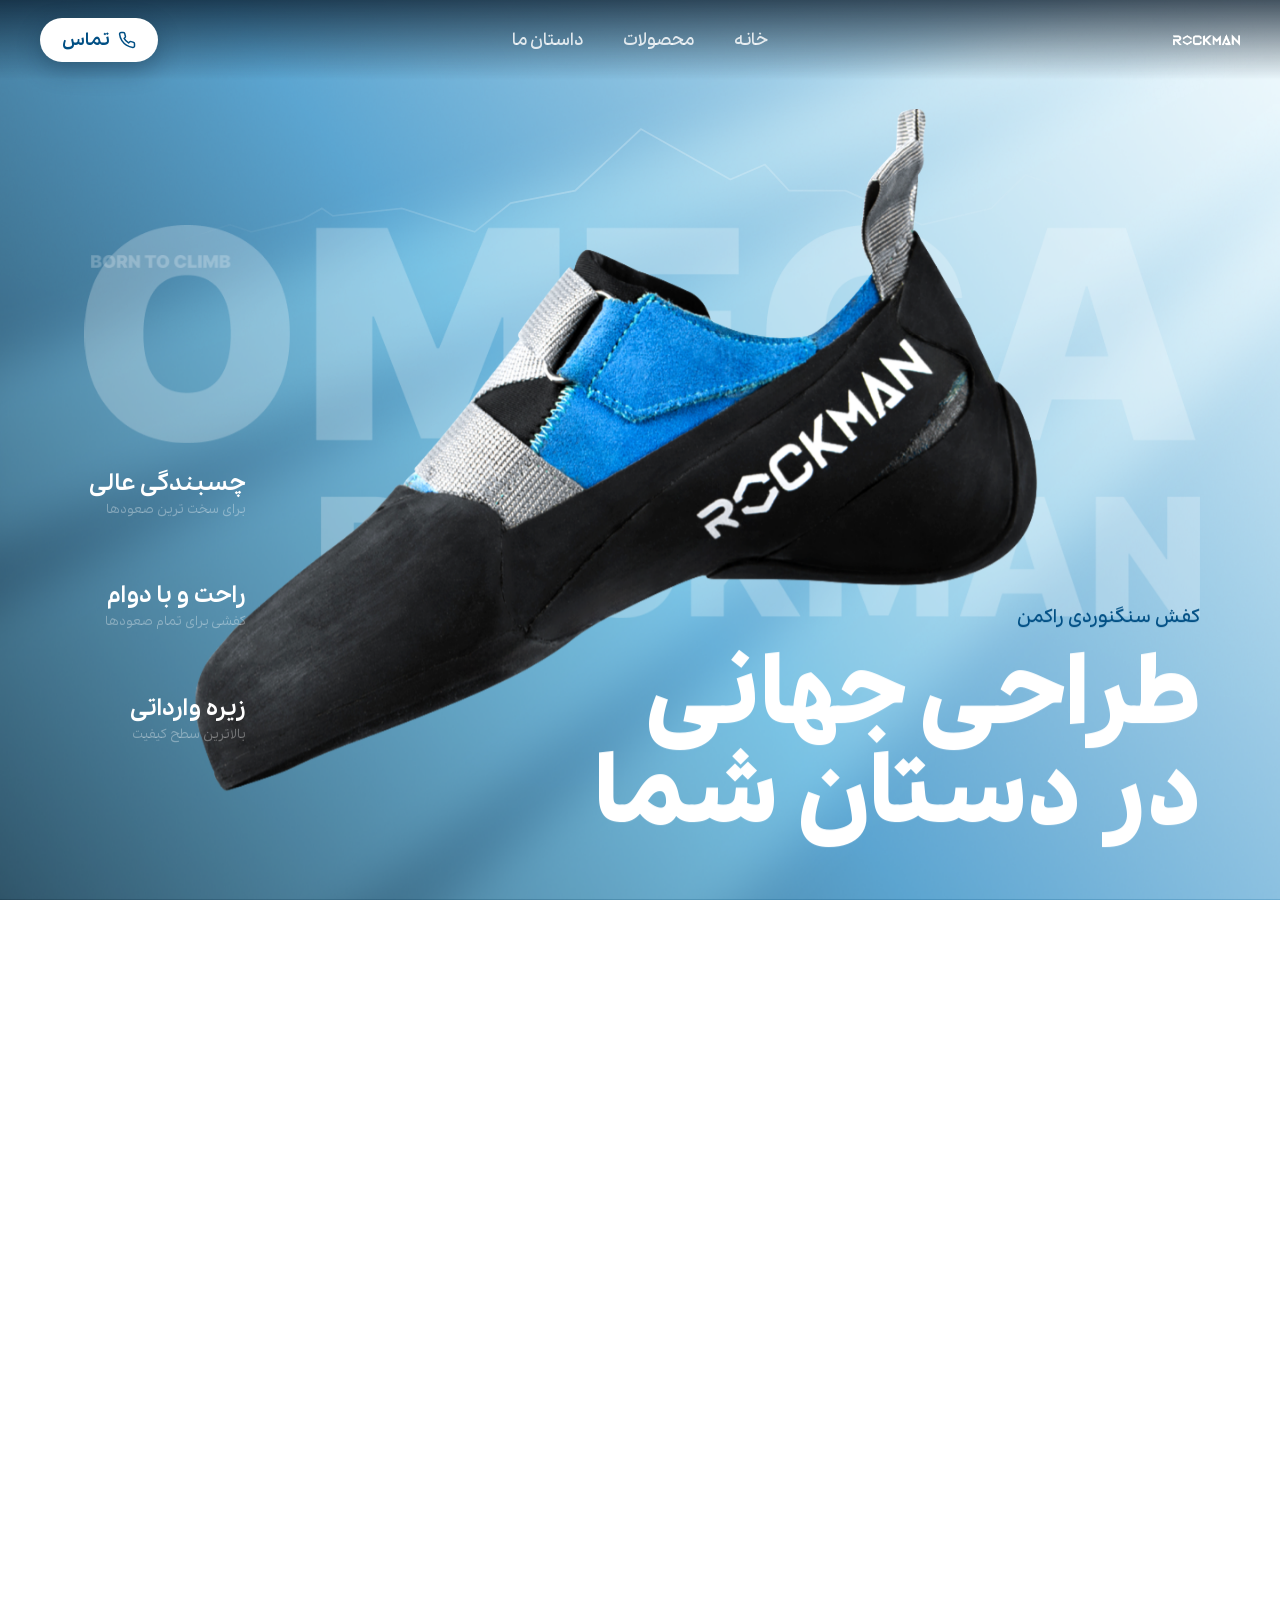
==== commit 17af975f: "finished the desktop version" ====
--- a/hand/index.html
+++ b/hand/index.html
@@ -11,6 +11,25 @@
 
 <body>
 
+    <!-- ===================== Navbar ===================== -->
+    <header class="nav">
+        <a class="nav__logo" href="#" data-scroll="top" aria-label="راکمن، خانه">
+            <img src="assets/logo-rockman.png" alt="راکمن">
+        </a>
+        <nav class="nav__menu" aria-label="ناوبری اصلی">
+            <a class="nav__link" href="#" data-scroll="top">خانه</a>
+            <a class="nav__link" href="#" data-scroll="products">محصولات</a>
+            <a class="nav__link" href="#story" data-scroll="#story">داستان ما</a>
+        </nav>
+        <!-- TODO: replace with the real phone number -->
+        <a class="nav__call" href="tel:+982112345678">
+            <svg class="nav__call-icon" viewBox="0 0 24 24" fill="none" stroke="currentColor" stroke-width="2" stroke-linecap="round" stroke-linejoin="round" aria-hidden="true">
+                <path d="M22 16.92v3a2 2 0 0 1-2.18 2 19.79 19.79 0 0 1-8.63-3.07 19.5 19.5 0 0 1-6-6 19.79 19.79 0 0 1-3.07-8.67A2 2 0 0 1 4.11 2h3a2 2 0 0 1 2 1.72c.13.96.36 1.9.7 2.81a2 2 0 0 1-.45 2.11L8.09 9.91a16 16 0 0 0 6 6l1.27-1.27a2 2 0 0 1 2.11-.45c.91.34 1.85.57 2.81.7A2 2 0 0 1 22 16.92z"/>
+            </svg>
+            <span>تماس</span>
+        </a>
+    </header>
+
     <!-- Pinned stage: hero <-> slide 2 scroll transition -->
     <div class="stage">
     <div class="stage__pin">
@@ -101,6 +120,91 @@
     </div><!-- /.stage__pin -->
     </div><!-- /.stage -->
 
+    <!-- ===================== Brand heritage (split + art collage) ===================== -->
+    <section class="story" id="story">
+        <div class="story__inner">
+            <header class="story__head reveal">
+                <h2 class="story__title">از پدر، به پسر</h2>
+                <p class="story__lead">راکمن با عشق یک مرد به کوه آغاز شد و امروز، با همان عشق، در دستان نسلی تازه ادامه دارد.</p>
+            </header>
+
+            <article class="chapter chapter--father reveal">
+                <div class="chapter__text">
+                    <span class="chapter__mark">دیروز</span>
+                    <h3 class="chapter__title">بنیان‌گذار</h3>
+                    <p class="chapter__desc">نخستین کفش‌های سنگنوردی راکمن در کارگاه کوچک پدر، جفت‌به‌جفت و با دست ساخته شد. هر جفت، حاصل سال‌ها شناخت کوه و احترام به آن بود.</p>
+                </div>
+                <div class="chapter__media">
+                    <div class="collage">
+                        <!-- TODO: replace with the founder's real portrait, ~900x1120 -->
+                        <img class="collage__primary" src="https://picsum.photos/seed/rockman-founder/900/1120?grayscale" alt="بنیان‌گذار راکمن" loading="lazy">
+                        <!-- TODO: replace with a photo of his hand-made shoes, square -->
+                        <img class="collage__secondary" src="https://picsum.photos/seed/rockman-old-shoes/700/700?grayscale" alt="نخستین کفش‌های دست‌ساز راکمن" loading="lazy">
+                    </div>
+                </div>
+            </article>
+
+            <article class="chapter chapter--son reveal">
+                <div class="chapter__text">
+                    <span class="chapter__mark">امروز</span>
+                    <h3 class="chapter__title">نسل تازه</h3>
+                    <p class="chapter__desc">امروز همان مسیر با ابزار و طراحی امروزی ادامه دارد. OMEGA بازتاب مدرن آن میراث است؛ سبک‌تر، دقیق‌تر و آماده‌ی سخت‌ترین صعودها.</p>
+                </div>
+                <div class="chapter__media">
+                    <div class="collage">
+                        <!-- TODO: replace with the current owner's real portrait, ~900x1120 -->
+                        <img class="collage__primary" src="https://picsum.photos/seed/rockman-owner/900/1120" alt="مالک کنونی راکمن" loading="lazy">
+                        <!-- TODO: replace with a photo of the OMEGA shoes, square -->
+                        <img class="collage__secondary" src="https://picsum.photos/seed/rockman-omega-shoe/700/700" alt="کفش OMEGA" loading="lazy">
+                    </div>
+                </div>
+            </article>
+        </div>
+    </section>
+
+    <!-- ===================== Call to action (centered + image fan) ===================== -->
+    <section class="cta" id="cta">
+        <div class="cta__inner reveal">
+            <img src="assets/logo-rockman.png" alt="راکمن" class="cta__logo">
+            <h2 class="cta__title">قدم بعدی را با <span class="cta__hl">OMEGA</span> بردار</h2>
+            <p class="cta__sub">کفشی که پا‌به‌پای بلندپروازی‌ات بالا می‌آید.</p>
+            <div class="cta__actions">
+                <a class="cta__btn" href="#">سفارش OMEGA</a>
+                <a class="cta__btn cta__btn--ghost" href="#">تعمیرات کفش سنگ</a>
+            </div>
+            <p class="cta__proof">ساخت ایران، با تضمین کیفیت راکمن</p>
+            <div class="cta__fan reveal">
+                <!-- TODO: replace with 3 real product / climbing photos -->
+                <figure class="fan__card fan__card--1"><img src="https://picsum.photos/seed/rockman-fan-1/700/900" alt="" loading="lazy"></figure>
+                <figure class="fan__card fan__card--2"><img src="https://picsum.photos/seed/rockman-fan-2/800/1000" alt="" loading="lazy"></figure>
+                <figure class="fan__card fan__card--3"><img src="https://picsum.photos/seed/rockman-fan-3/700/900" alt="" loading="lazy"></figure>
+            </div>
+        </div>
+    </section>
+
+    <!-- ===================== Footer ===================== -->
+    <footer class="footer">
+        <div class="footer__inner">
+            <div class="footer__brand">
+                <img src="assets/logo-rockman.png" alt="راکمن" class="footer__logo">
+                <p class="footer__tag">کفش سنگنوردی راکمن</p>
+            </div>
+            <nav class="footer__col">
+                <h4 class="footer__h">دسترسی</h4>
+                <a href="#">تماس با ما</a>
+                <a href="#">تعمیرات کفش</a>
+            </nav>
+            <div class="footer__col">
+                <h4 class="footer__h">آدرس</h4>
+                <!-- TODO: replace with the real store address -->
+                <p class="footer__addr">تهران، خیابان ولیعصر، نبش کوچه‌ی صعود، پلاک ۱۲۰</p>
+            </div>
+        </div>
+        <div class="footer__bar">
+            <span>© ۱۴۰۵ راکمن. تمامی حقوق محفوظ است.</span>
+        </div>
+    </footer>
+
     <script src="script.js"></script>
 </body>
 </html>
--- a/hand/style.css
+++ b/hand/style.css
@@ -460,3 +460,695 @@
         animation: none;
     }
 }
+
+/* ===================== Brand heritage + CTA (post-deck sections) ===================== */
+/* These normal-scroll sections extend the deck's blue theme (white PelakFA, one
+   deep-blue accent). Desktop sizes follow the rem = px/16 system; a mobile query
+   overrides to readable px so text is not shrunk by the fluid root below 1440. */
+:root {
+    --brand-deep: #004F84;  /* deep blue accent (matches hero h1) */
+    --brand-lite: #66c6f5;  /* light brand blue, for small marks on dark blue */
+}
+
+.story,
+.cta {
+    position: relative;
+    width: 100%;
+    color: #ffffff;
+    font-family: "PelakFA", sans-serif;
+    direction: rtl;
+    overflow: hidden;
+}
+
+/* --- Heritage --- */
+.story {
+    background: linear-gradient(165deg, #05263f 0%, #0a4a7a 55%, #06304f 100%);
+    padding: 8.75rem 6.25rem; /* 140 / 100 */
+}
+
+/* decorative brand glow */
+.story::before {
+    content: "";
+    position: absolute;
+    top: -18%;
+    left: -8%;
+    width: 52%;
+    height: 68%;
+    background: radial-gradient(circle, rgba(102, 198, 245, 0.16), transparent 60%);
+    pointer-events: none;
+    z-index: 0;
+}
+
+.story__inner {
+    position: relative;
+    z-index: 1;
+    max-width: 75rem; /* 1200 */
+    margin: 0 auto;
+}
+
+.story__head {
+    max-width: 46rem; /* 736 */
+    margin-bottom: 5.5rem; /* 88 */
+}
+
+.story__title {
+    font-weight: 900;
+    font-size: 4rem; /* 64 */
+    line-height: 1.15;
+}
+
+.story__lead {
+    font-weight: 500;
+    font-size: 1.375rem; /* 22 */
+    line-height: 1.9;
+    color: rgba(255, 255, 255, 0.66);
+    margin-top: 1.5rem; /* 24 */
+    max-width: 38rem;
+}
+
+/* --- Heritage chapters: split text + two-image art collage (alternating) --- */
+.chapter {
+    display: flex;
+    align-items: center;
+    gap: 4.5rem; /* 72 */
+}
+
+.chapter + .chapter {
+    margin-top: 6rem; /* 96 */
+}
+
+.chapter--father { flex-direction: row-reverse; } /* photo on the right */
+.chapter--son    { flex-direction: row; }         /* photo on the left */
+
+.chapter__text { flex: 1 1 44%; }
+.chapter__media { flex: 1 1 56%; }
+
+.chapter__mark {
+    display: inline-flex;
+    align-items: center;
+    gap: 0.85rem;
+    font-weight: 700;
+    font-size: 1rem; /* 16 */
+    letter-spacing: 0.08em;
+    color: var(--brand-lite);
+    margin-bottom: 1.25rem;
+}
+
+.chapter__mark::before {
+    content: "";
+    width: 2.75rem; /* 44 */
+    height: 2px;
+    border-radius: 2px;
+    background: var(--brand-lite);
+}
+
+.chapter__title {
+    font-weight: 900;
+    font-size: 2.5rem; /* 40 */
+    line-height: 1.2;
+    margin-bottom: 1.25rem;
+}
+
+.chapter__desc {
+    font-weight: 500;
+    font-size: 1.1875rem; /* 19 */
+    line-height: 2;
+    color: rgba(255, 255, 255, 0.74);
+    max-width: 30rem;
+}
+
+/* art collage: large primary + small secondary overlapping its corner */
+.collage {
+    position: relative;
+    width: 100%;
+}
+
+.collage__primary {
+    display: block;
+    width: 84%;
+    margin-inline-start: auto;
+    aspect-ratio: 4 / 5;
+    object-fit: cover;
+    border-radius: 1.5rem; /* 24 */
+    box-shadow: 0 2.25rem 5rem rgba(3, 20, 36, 0.55);
+}
+
+.collage__secondary {
+    position: absolute;
+    bottom: 1.5rem;
+    inset-inline-start: 0;
+    width: 46%;
+    aspect-ratio: 1 / 1;
+    object-fit: cover;
+    border-radius: 1.25rem; /* 20 */
+    border: 6px solid #06304f; /* separates it from the primary */
+    box-shadow: 0 1.75rem 3.5rem rgba(3, 20, 36, 0.5);
+}
+
+/* --- CTA: centered message + fanned image trio --- */
+.cta {
+    background: radial-gradient(120% 100% at 50% 0%, #1477b8 0%, #0a4c82 45%, #052a45 100%);
+    min-height: 100vh;
+    min-height: 100svh;
+    display: flex;
+    align-items: center;
+    justify-content: center;
+    padding: 6rem 1.5rem;
+}
+
+/* soft brand glow */
+.cta::before {
+    content: "";
+    position: absolute;
+    width: 42rem;
+    height: 42rem;
+    border-radius: 50%;
+    background: radial-gradient(circle, rgba(102, 198, 245, 0.22), transparent 62%);
+    pointer-events: none;
+    z-index: 0;
+}
+
+.cta__inner {
+    position: relative;
+    z-index: 1;
+    width: 100%;
+    max-width: 62rem;
+    margin: 0 auto;
+    display: flex;
+    flex-direction: column;
+    align-items: center;
+    text-align: center;
+    gap: 1.75rem;
+}
+
+.cta__logo {
+    width: 9rem; /* 144 */
+    height: auto;
+}
+
+.cta__title {
+    font-weight: 900;
+    font-size: 3.5rem; /* 56 */
+    line-height: 1.18;
+    max-width: 40rem;
+}
+
+.cta__hl {
+    color: var(--brand-lite);
+}
+
+.cta__sub {
+    font-weight: 500;
+    font-size: 1.25rem; /* 20 */
+    line-height: 1.7;
+    color: rgba(255, 255, 255, 0.78);
+    max-width: 32rem;
+}
+
+.cta__actions {
+    display: flex;
+    flex-wrap: wrap;
+    gap: 1rem;
+    justify-content: center;
+}
+
+.cta__proof {
+    font-weight: 600;
+    font-size: 0.9375rem; /* 15 */
+    color: rgba(255, 255, 255, 0.58);
+}
+
+.cta__btn {
+    display: inline-flex;
+    align-items: center;
+    justify-content: center;
+    min-height: 3.25rem; /* >= 44px touch target */
+    padding: 1rem 2.75rem; /* 16 / 44 */
+    background: #ffffff;
+    color: var(--brand-deep);
+    font-family: "PelakFA", sans-serif;
+    font-weight: 700;
+    font-size: 1.125rem; /* 18 */
+    text-decoration: none;
+    cursor: pointer;
+    border-radius: 999px;
+    border: 1px solid transparent;
+    transition: transform 0.3s cubic-bezier(0.16, 1, 0.3, 1),
+                box-shadow 0.3s ease, background 0.3s ease, border-color 0.3s ease;
+    box-shadow: 0 0.75rem 2rem rgba(3, 20, 36, 0.35);
+}
+
+.cta__btn:hover {
+    transform: translateY(-2px);
+    box-shadow: 0 1.25rem 2.75rem rgba(3, 20, 36, 0.45);
+}
+
+.cta__btn:active {
+    transform: translateY(0);
+}
+
+.cta__btn:focus-visible {
+    outline: 2px solid #ffffff;
+    outline-offset: 3px;
+}
+
+/* Secondary action (shoe repairs): translucent glass button */
+.cta__btn--ghost {
+    background: rgba(255, 255, 255, 0.10);
+    color: #ffffff;
+    border-color: rgba(255, 255, 255, 0.38);
+    -webkit-backdrop-filter: blur(8px);
+    backdrop-filter: blur(8px);
+    box-shadow: none;
+}
+
+.cta__btn--ghost:hover {
+    background: rgba(255, 255, 255, 0.18);
+    border-color: rgba(255, 255, 255, 0.75);
+    box-shadow: none;
+}
+
+/* fanned image trio (opens on scroll-in) */
+.cta__fan {
+    position: relative;
+    display: flex;
+    align-items: flex-start;
+    justify-content: center;
+    width: 100%;
+    max-width: 46rem;
+    margin-top: 1.5rem;
+}
+
+.fan__card {
+    position: relative;
+    width: 38%;
+    aspect-ratio: 4 / 5;
+    overflow: hidden;
+    border-radius: 1rem; /* 16 */
+    outline: 1px solid rgba(255, 255, 255, 0.14);
+    box-shadow: 0 1.75rem 4rem rgba(3, 20, 36, 0.5);
+    transition: transform 0.7s cubic-bezier(0.22, 1, 0.36, 1);
+}
+
+.fan__card img {
+    display: block;
+    width: 100%;
+    height: 100%;
+    object-fit: cover;
+}
+
+/* stacked flat before the section enters the viewport */
+.fan__card--1 { z-index: 1; margin-inline-end: -2rem; transform: rotate(0deg) translateY(1rem); }
+.fan__card--2 { z-index: 2; width: 42%; transform: translateY(0); }
+.fan__card--3 { z-index: 1; margin-inline-start: -2rem; transform: rotate(0deg) translateY(1rem); }
+
+/* fanned out once in view */
+.cta__fan.is-visible .fan__card--1 { transform: rotate(-6deg) translateY(1.5rem); }
+.cta__fan.is-visible .fan__card--2 { transform: translateY(-0.5rem); }
+.cta__fan.is-visible .fan__card--3 { transform: rotate(6deg) translateY(1.5rem); }
+
+@media (prefers-reduced-motion: reduce) {
+    .fan__card { transition: none; }
+}
+
+/* Solid fallback where translucency is unwanted / unsupported */
+@media (prefers-reduced-transparency: reduce) {
+    .cta__btn--ghost { background: rgba(255, 255, 255, 0.16); -webkit-backdrop-filter: none; backdrop-filter: none; }
+}
+
+/* ===================== Footer ===================== */
+.footer {
+    background: #041d30;
+    color: #ffffff;
+    direction: rtl;
+    font-family: "PelakFA", sans-serif;
+    padding: 5rem 6.25rem 2.25rem; /* 80 / 100 / 36 */
+}
+
+.footer__inner {
+    max-width: 75rem; /* 1200 */
+    margin: 0 auto;
+    display: grid;
+    grid-template-columns: 1.4fr 1fr 1.4fr;
+    gap: 3rem;
+    align-items: start;
+}
+
+.footer__logo {
+    display: block;
+    width: 9.375rem; /* 150 */
+    height: auto;
+}
+
+.footer__tag {
+    margin-top: 1.25rem;
+    font-size: 1rem; /* 16 */
+    font-weight: 500;
+    color: rgba(255, 255, 255, 0.5);
+}
+
+.footer__h {
+    font-weight: 700;
+    font-size: 1.0625rem; /* 17 */
+    margin-bottom: 1.25rem;
+    color: #ffffff;
+}
+
+.footer__col a {
+    display: block;
+    color: rgba(255, 255, 255, 0.62);
+    text-decoration: none;
+    font-size: 1rem; /* 16 */
+    font-weight: 500;
+    padding: 0.4rem 0;
+    transition: color 0.2s ease;
+}
+
+.footer__col a:hover {
+    color: #ffffff;
+}
+
+.footer__col a:focus-visible {
+    outline: 2px solid var(--brand-lite);
+    outline-offset: 3px;
+    border-radius: 2px;
+}
+
+.footer__addr {
+    color: rgba(255, 255, 255, 0.62);
+    font-size: 1rem; /* 16 */
+    font-weight: 500;
+    line-height: 2;
+}
+
+.footer__bar {
+    max-width: 75rem;
+    margin: 3.5rem auto 0;
+    padding-top: 1.75rem;
+    border-top: 1px solid rgba(255, 255, 255, 0.12);
+    text-align: center;
+    font-size: 0.875rem; /* 14 */
+    color: rgba(255, 255, 255, 0.4);
+}
+
+/* --- Reveal-on-scroll (both sections) --- */
+.reveal {
+    opacity: 0;
+    transform: translateY(1.5rem);
+    filter: blur(6px);
+    transition: opacity 0.8s cubic-bezier(0.22, 1, 0.36, 1),
+                transform 0.8s cubic-bezier(0.22, 1, 0.36, 1),
+                filter 0.8s cubic-bezier(0.22, 1, 0.36, 1);
+}
+
+.reveal.is-visible {
+    opacity: 1;
+    transform: none;
+    filter: none;
+}
+
+@media (prefers-reduced-motion: reduce) {
+    .reveal {
+        opacity: 1;
+        transform: none;
+        filter: none;
+        transition: none;
+    }
+}
+
+/* --- Mobile: stack + readable px sizes (independent of the fluid root) --- */
+@media (max-width: 768px) {
+    .story {
+        padding: 56px 20px;
+    }
+    .story__head {
+        margin-bottom: 40px;
+    }
+    .story__title {
+        font-size: 34px;
+    }
+    .story__lead {
+        font-size: 16px;
+        line-height: 1.9;
+    }
+    .chapter,
+    .chapter--father,
+    .chapter--son {
+        flex-direction: column;
+        gap: 24px;
+        text-align: right;
+    }
+    .chapter + .chapter {
+        margin-top: 48px;
+    }
+    .chapter__text,
+    .chapter__media {
+        flex: none;
+        width: 100%;
+    }
+    .chapter__mark {
+        font-size: 13px;
+    }
+    .chapter__title {
+        font-size: 26px;
+    }
+    .chapter__desc {
+        font-size: 16px;
+        line-height: 1.9;
+        max-width: none;
+    }
+    .collage__primary {
+        width: 80%;
+    }
+    .collage__secondary {
+        width: 42%;
+        border-width: 4px;
+    }
+    .cta {
+        padding: 56px 20px;
+    }
+    .cta__inner {
+        gap: 18px;
+    }
+    .cta__title {
+        font-size: 32px;
+    }
+    .cta__sub {
+        font-size: 16px;
+    }
+    .cta__btn {
+        font-size: 16px;
+        padding: 15px 30px;
+    }
+    .cta__logo {
+        width: 120px;
+    }
+    .cta__actions {
+        gap: 12px;
+    }
+    .cta__proof {
+        font-size: 13px;
+    }
+    .cta__fan {
+        max-width: 340px;
+        margin-top: 8px;
+    }
+    .fan__card--1 { margin-inline-end: -1.25rem; }
+    .fan__card--3 { margin-inline-start: -1.25rem; }
+
+    /* Footer */
+    .footer {
+        padding: 3rem 1.5rem 1.5rem;
+    }
+    .footer__inner {
+        grid-template-columns: 1fr;
+        gap: 2.5rem;
+    }
+    .footer__logo {
+        width: 128px;
+    }
+    .footer__h {
+        font-size: 16px;
+    }
+    .footer__tag,
+    .footer__col a,
+    .footer__addr {
+        font-size: 15px;
+    }
+    .footer__bar {
+        margin-top: 2.5rem;
+        font-size: 13px;
+    }
+}
+
+/* ===================== Navbar =====================
+   Fixed 80px chrome. Uses px (not the fluid rem root) so it stays 80px
+   at every width. RTL: logo at the start (right), call button at the end (left). */
+.nav {
+    position: fixed;
+    top: 0;
+    inset-inline: 0;
+    z-index: 1000;
+    height: 80px;
+    display: grid;
+    grid-template-columns: 1fr auto 1fr;
+    align-items: center;
+    padding: 0 40px;
+    direction: rtl;
+    font-family: "PelakFA", sans-serif;
+    background: linear-gradient(to bottom, rgba(4, 20, 36, 0.72), rgba(4, 20, 36, 0));
+}
+
+.nav__logo {
+    justify-self: start; /* right in RTL */
+    display: inline-flex;
+    align-items: center;
+}
+
+.nav__logo img {
+    height: 44px;
+    width: auto;
+    display: block;
+}
+
+.nav__menu {
+    justify-self: center;
+    display: flex;
+    align-items: center;
+    gap: 40px;
+}
+
+.nav__link {
+    color: rgba(255, 255, 255, 0.82);
+    text-decoration: none;
+    font-weight: 600;
+    font-size: 17px;
+    cursor: pointer;
+    transition: color 0.2s ease;
+}
+
+.nav__link:hover {
+    color: #ffffff;
+}
+
+.nav__link:focus-visible {
+    outline: 2px solid var(--brand-lite);
+    outline-offset: 4px;
+    border-radius: 2px;
+}
+
+.nav__call {
+    justify-self: end; /* left in RTL */
+    display: inline-flex;
+    align-items: center;
+    gap: 8px;
+    min-height: 44px;
+    padding: 0 22px;
+    background: #ffffff;
+    color: var(--brand-deep);
+    font-weight: 700;
+    font-size: 17px;
+    text-decoration: none;
+    border-radius: 999px;
+    cursor: pointer;
+    box-shadow: 0 8px 24px rgba(3, 20, 36, 0.3);
+    transition: transform 0.25s cubic-bezier(0.16, 1, 0.3, 1), box-shadow 0.25s ease;
+}
+
+.nav__call:hover {
+    transform: translateY(-1px);
+    box-shadow: 0 12px 30px rgba(3, 20, 36, 0.42);
+}
+
+.nav__call:active {
+    transform: translateY(0);
+}
+
+.nav__call:focus-visible {
+    outline: 2px solid #ffffff;
+    outline-offset: 3px;
+}
+
+.nav__call-icon {
+    width: 18px;
+    height: 18px;
+}
+
+/* leave room for the fixed navbar when jumping to an anchored section */
+#story {
+    scroll-margin-top: 80px;
+}
+
+@media (max-width: 768px) {
+    .nav {
+        padding: 0 20px;
+    }
+    .nav__menu {
+        gap: 22px;
+    }
+    .nav__link {
+        font-size: 15px;
+    }
+    .nav__call {
+        font-size: 15px;
+        padding: 0 18px;
+    }
+}
+
+@media (max-width: 600px) {
+    .nav__menu {
+        display: none; /* logo + call only on small screens */
+    }
+}
+
+/* ===================== Mobile deck optimization =====================
+   Desktop is untouched. The pinned deck is sized in rem (fluid root), which
+   shrinks all text to an unreadable miniature on phones. These overrides give
+   the deck's TEXT readable px sizes and reposition the cramped clusters.
+   Wordmarks / product / polygons keep their scaled sizes (already ~full-width). */
+@media (max-width: 768px) {
+    /* Hero subhead + display tagline (slide 1) */
+    #section1 .hero-text {
+        right: 22px;
+        bottom: 26px;
+    }
+    #section1 .hero-text h1 {
+        font-size: 13px;
+        margin-bottom: 6px;
+    }
+    #section1 .hero-text span {
+        font-size: 26px;
+        line-height: 1.25;
+    }
+
+    /* Feature points: readable + moved clear of the wordmarks, over the shoe */
+    #section1 .features {
+        top: auto;
+        bottom: 118px;
+        left: 22px;
+        gap: 14px;
+        text-shadow: 0 1px 10px rgba(3, 20, 36, 0.55); /* legible over the photo */
+    }
+    .feature-title {
+        font-size: 14px;
+    }
+    .feature-sub {
+        font-size: 11px;
+    }
+
+    /* Intro text (slides 2-5): readable + a wider column, clear of the navbar */
+    .intro {
+        width: 74%;
+        text-shadow: 0 1px 12px rgba(3, 20, 36, 0.5);
+    }
+    .intro-title {
+        font-size: 21px;
+    }
+    .intro-sub {
+        font-size: 14px;
+        line-height: 1.85;
+    }
+    .intro--top {
+        top: 96px; /* below the 80px fixed navbar */
+    }
+}
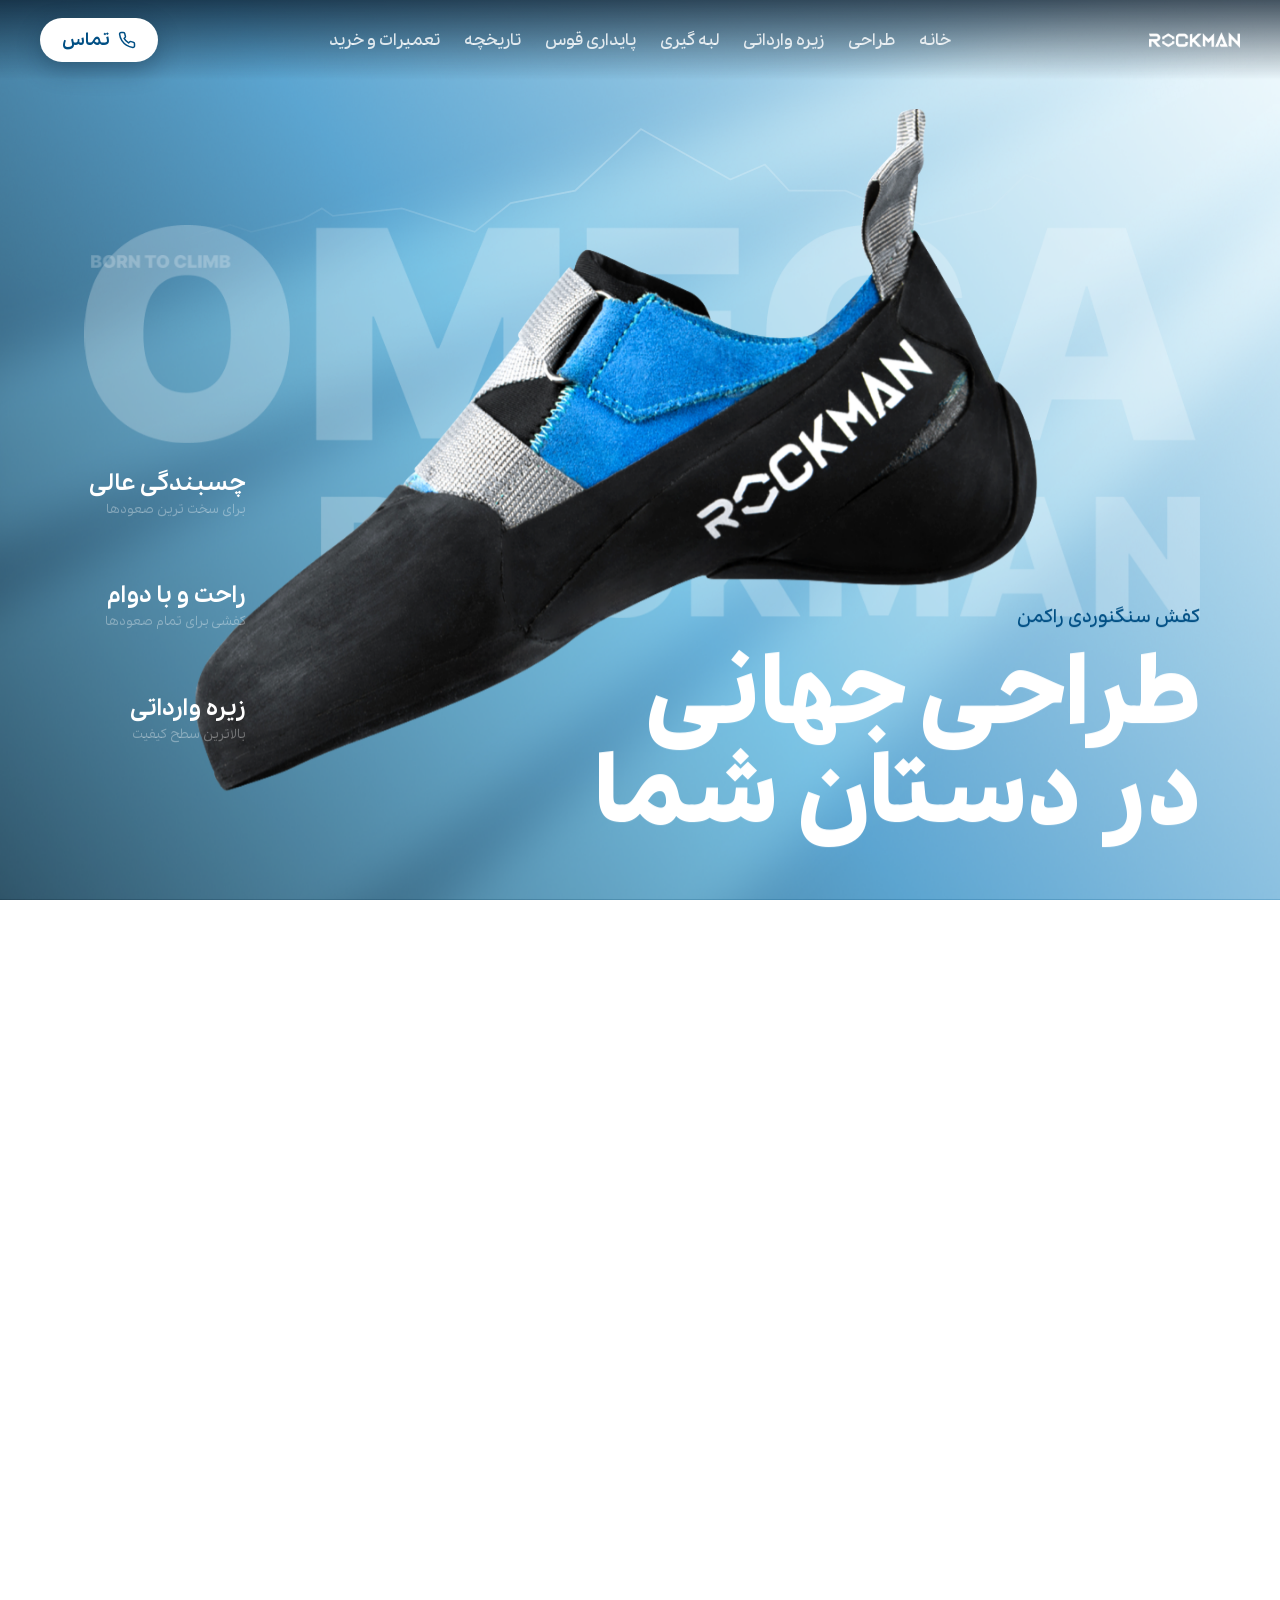
==== commit d4a411b4: "finlaized most of the contents. optimized the mobile view" ====
--- a/hand/index.html
+++ b/hand/index.html
@@ -6,7 +6,7 @@
 
     <title>عنوان وب‌سایت</title>
 
-    <link rel="stylesheet" href="style.css">
+    <link rel="stylesheet" href="style.css?v=5">
 </head>
 
 <body>
@@ -16,10 +16,19 @@
         <a class="nav__logo" href="#" data-scroll="top" aria-label="راکمن، خانه">
             <img src="assets/logo-rockman.png" alt="راکمن">
         </a>
-        <nav class="nav__menu" aria-label="ناوبری اصلی">
+        <button class="nav__toggle" type="button" aria-label="باز کردن منو" aria-expanded="false" aria-controls="navMenu">
+            <span class="nav__toggle-bar"></span>
+            <span class="nav__toggle-bar"></span>
+            <span class="nav__toggle-bar"></span>
+        </button>
+        <nav class="nav__menu" id="navMenu" aria-label="ناوبری اصلی">
             <a class="nav__link" href="#" data-scroll="top">خانه</a>
-            <a class="nav__link" href="#" data-scroll="products">محصولات</a>
-            <a class="nav__link" href="#story" data-scroll="#story">داستان ما</a>
+            <a class="nav__link" href="#" data-scroll="slide:2">طراحی</a>
+            <a class="nav__link" href="#" data-scroll="slide:3">زیره وارداتی</a>
+            <a class="nav__link" href="#" data-scroll="slide:4">لبه گیری</a>
+            <a class="nav__link" href="#" data-scroll="slide:5">پایداری قوس</a>
+            <a class="nav__link" href="#story" data-scroll="#story">تاریخچه</a>
+            <a class="nav__link" href="#cta" data-scroll="#cta">تعمیرات و خرید</a>
         </nav>
         <!-- TODO: replace with the real phone number -->
         <a class="nav__call" href="tel:+982112345678">
@@ -71,7 +80,7 @@
         <img src="assets/rockman%20omega%201.png" alt="ROCKMAN OMEGA" class="product">
         <div class="intro">
             <div class="intro-title">طراحی به روز و مدرن</div>
-            <div class="intro-sub">الهام گرفته از </div>
+            <div class="intro-sub">تلفیق ۴۰ سال تجربه و طراحی روز ایتالیا؛ راک‌من پس از تست‌های متفاوت، بر اساس ارگونومی پای ایرانی بومی‌سازی شده تا اوج دقت روی گیره‌ها و راحتی در تمرین را تجربه کنید.</div>
         </div>
     </section>
 
@@ -84,8 +93,8 @@
         <img src="assets/Polygon%20down.png" alt="" class="polygon-down">
         <img src="assets/rockman%20omega%202.png" alt="ROCKMAN OMEGA" class="product">
         <div class="intro intro--top">
-            <div class="intro-title">طراحی به روز و مدرن</div>
-            <div class="intro-sub">لورم ایپسوم لورم ایپسوم لورم ایپسوم لورم ایپسوم لورم ایپسوم لورم ایپسوم لورم ایپسوم لورم ایپسوم لورم ایپسوم لورم ایپسوم لورم ایپسوم لورم ایپسوم</div>
+            <div class="intro-title">زیره وارداتی و اختصاصی</div>
+            <div class="intro-sub">زیره وارداتی و اختصاصی راک‌من با تعادلِ ایده‌آل میان چسبندگی و ماندگاری؛ طراحی دوتکه آن با ایجاد فرمی تهاجمی، نهایت انعطاف و کنترل را در شیب‌های تند تضمین می‌کند.</div>
         </div>
     </section>
 
@@ -98,7 +107,7 @@
         <img src="assets/Polygon%20down.png" alt="" class="polygon-down">
         <img src="assets/rockman%20omega%203.png" alt="ROCKMAN OMEGA" class="product">
         <div class="intro intro--left">
-            <div class="intro-title">طراحی به روز و مدرن</div>
+            <div class="intro-title">لبه گیری دقیق، پاشنه بی همتا</div>
             <div class="intro-sub">لورم ایپسوم لورم ایپسوم لورم ایپسوم لورم ایپسوم لورم ایپسوم لورم ایپسوم لورم ایپسوم لورم ایپسوم لورم ایپسوم لورم ایپسوم لورم ایپسوم لورم ایپسوم</div>
         </div>
     </section>
@@ -112,8 +121,8 @@
         <img src="assets/Polygon%20down.png" alt="" class="polygon-down">
         <img src="assets/rockman%20omega%204.png" alt="ROCKMAN OMEGA" class="product">
         <div class="intro">
-            <div class="intro-title">طراحی به روز و مدرن</div>
-            <div class="intro-sub">لورم ایپسوم لورم ایپسوم لورم ایپسوم لورم ایپسوم لورم ایپسوم لورم ایپسوم لورم ایپسوم لورم ایپسوم لورم ایپسوم لورم ایپسوم لورم ایپسوم لورم ایپسوم</div>
+            <div class="intro-title">سیستم Dynamic Tension Band</div>
+            <div class="intro-sub">مجهز به نوار کشسان جلو به عقب برای حفظ دائمی قوس کفش؛ این تکنولوژی فرم تهاجمی اولیه را در استفاده‌های طولانی‌مدت ثابت نگه می‌دارد و انرژی پا را مستقیماً به پنجه منتقل می‌کند.</div>
         </div>
     </section>
 
@@ -125,14 +134,16 @@
         <div class="story__inner">
             <header class="story__head reveal">
                 <h2 class="story__title">از پدر، به پسر</h2>
-                <p class="story__lead">راکمن با عشق یک مرد به کوه آغاز شد و امروز، با همان عشق، در دستان نسلی تازه ادامه دارد.</p>
+                <p class="story__lead">داستان راک‌من از سال‌های دور آغاز می‌شود و امروز، با همان عشق، در دستان نسلی تازه ادامه دارد.</p>
             </header>
 
             <article class="chapter chapter--father reveal">
                 <div class="chapter__text">
                     <span class="chapter__mark">دیروز</span>
-                    <h3 class="chapter__title">بنیان‌گذار</h3>
-                    <p class="chapter__desc">نخستین کفش‌های سنگنوردی راکمن در کارگاه کوچک پدر، جفت‌به‌جفت و با دست ساخته شد. هر جفت، حاصل سال‌ها شناخت کوه و احترام به آن بود.</p>
+                    <h3 class="chapter__title">بنادک</h3>
+                    <p class="chapter__desc">داستان راک‌من ریشه در دهه‌های ۶۰ و ۷۰ دارد؛ زمانی که پدر، در کنار کوهنوردان و سنگ‌نوردان برجسته‌ای چون فریدون اسماعیل‌زاده و حمید روحانی، در صعودها و گشایش مسیر تاریخی «همدانی‌ها» در علم‌کوه نقش داشت.
+
+تجربه عمیق او در سنگ‌نوردی، در کنار سال‌ها آموزش کفاشی، به ترکیبی منحصربه‌فرد از دانش و مهارت تبدیل شد. حاصل این تجربه، تأسیس برند «بنادک» همراه با برادرش و تولید نخستین کتانی سنگ‌نوردی بومی ایران بود؛ میراثی که همچنان بخشی از تاریخ سنگ‌نوردی ایران به شمار می‌رود.</p>
                 </div>
                 <div class="chapter__media">
                     <div class="collage">
@@ -147,8 +158,8 @@
             <article class="chapter chapter--son reveal">
                 <div class="chapter__text">
                     <span class="chapter__mark">امروز</span>
-                    <h3 class="chapter__title">نسل تازه</h3>
-                    <p class="chapter__desc">امروز همان مسیر با ابزار و طراحی امروزی ادامه دارد. OMEGA بازتاب مدرن آن میراث است؛ سبک‌تر، دقیق‌تر و آماده‌ی سخت‌ترین صعودها.</p>
+                    <h3 class="chapter__title">راک‌من</h3>
+                    <p class="chapter__desc"> ترکیب دانش فنی کفاشی و شناخت عمیق از نیاز سنگ‌نوردان باعث شد تا او همراه با برادرش بنیان‌گذار برند نام‌آشنای «بنادک» شود و برای نخستین بار در تاریخ ایران، کتانی سنگ‌نوردی بومی را تولید کند؛ میراثی گران‌بها از تجربه و اصالت که همواره در جامعه کوهنوردی ایران زنده ماند.</p>
                 </div>
                 <div class="chapter__media">
                     <div class="collage">
@@ -166,7 +177,7 @@
     <section class="cta" id="cta">
         <div class="cta__inner reveal">
             <img src="assets/logo-rockman.png" alt="راکمن" class="cta__logo">
-            <h2 class="cta__title">قدم بعدی را با <span class="cta__hl">OMEGA</span> بردار</h2>
+            <h2 class="cta__title">صعود را با <br><span class="cta__hl">ROCKMAN</span> تجربه کن</h2>
             <p class="cta__sub">کفشی که پا‌به‌پای بلندپروازی‌ات بالا می‌آید.</p>
             <div class="cta__actions">
                 <a class="cta__btn" href="#">سفارش OMEGA</a>
@@ -205,6 +216,6 @@
         </div>
     </footer>
 
-    <script src="script.js"></script>
+    <script src="script.js?v=4"></script>
 </body>
 </html>
--- a/hand/style.css
+++ b/hand/style.css
@@ -356,6 +356,11 @@
     height: auto;
     z-index: 2;
 }
+
+/* Slides 3 & 4 use images where the shoe sits smaller inside the frame; scale
+   them up so every product reads as large as the hero shoe (omega 1 / omega 4). */
+#section3 .product { transform: translate(-50%, -50%) scale(1.26); }
+#section4 .product { transform: translate(-50%, -50%) scale(1.30); }
 
 /* Mountain line (section 1 only): horizontally centered, 180px from top (1440 ref) */
 .mountain {
@@ -1006,7 +1011,7 @@
 }
 
 .nav__logo img {
-    height: 44px;
+    height: 60px;
     width: auto;
     display: block;
 }
@@ -1015,16 +1020,59 @@
     justify-self: center;
     display: flex;
     align-items: center;
-    gap: 40px;
+    gap: 24px;
 }
 
 .nav__link {
     color: rgba(255, 255, 255, 0.82);
     text-decoration: none;
     font-weight: 600;
-    font-size: 17px;
+    font-size: 16px;
+    white-space: nowrap;
     cursor: pointer;
     transition: color 0.2s ease;
+}
+
+/* Hamburger toggle — hidden on desktop, shown at <=1024px */
+.nav__toggle {
+    justify-self: end;
+    display: none;
+    flex-direction: column;
+    justify-content: center;
+    gap: 5px;
+    width: 44px;
+    height: 44px;
+    padding: 10px;
+    background: transparent;
+    border: none;
+    cursor: pointer;
+}
+
+.nav__toggle-bar {
+    display: block;
+    width: 100%;
+    height: 2px;
+    background: #ffffff;
+    border-radius: 2px;
+    transition: transform 0.25s ease, opacity 0.2s ease;
+}
+
+.nav--open .nav__toggle-bar:nth-child(1) {
+    transform: translateY(7px) rotate(45deg);
+}
+
+.nav--open .nav__toggle-bar:nth-child(2) {
+    opacity: 0;
+}
+
+.nav--open .nav__toggle-bar:nth-child(3) {
+    transform: translateY(-7px) rotate(-45deg);
+}
+
+.nav__toggle:focus-visible {
+    outline: 2px solid var(--brand-lite);
+    outline-offset: 2px;
+    border-radius: 4px;
 }
 
 .nav__link:hover {
@@ -1075,29 +1123,82 @@
 }
 
 /* leave room for the fixed navbar when jumping to an anchored section */
-#story {
+#story,
+#cta {
     scroll-margin-top: 80px;
 }
 
-@media (max-width: 768px) {
+/* ---- Hamburger mode: 7-item bar collapses to a dropdown at <=1024px ---- */
+@media (max-width: 1024px) {
     .nav {
+        display: flex;
+        justify-content: space-between;
         padding: 0 20px;
     }
-    .nav__menu {
-        gap: 22px;
-    }
-    .nav__link {
-        font-size: 15px;
+    /* keep the top-bar chrome above the full-page overlay */
+    .nav__logo {
+        order: 0;
+        position: relative;
+        z-index: 2;
     }
     .nav__call {
+        order: 1;
+        position: relative;
+        z-index: 2;
         font-size: 15px;
         padding: 0 18px;
     }
-}
-
-@media (max-width: 600px) {
+    .nav__toggle {
+        order: 2;
+        position: relative;
+        z-index: 2;
+        display: inline-flex;
+    }
+    /* full-page overlay menu */
     .nav__menu {
-        display: none; /* logo + call only on small screens */
+        position: fixed;
+        inset: 0;
+        z-index: 1;
+        width: 100%;
+        height: 100vh;
+        height: 100dvh;
+        box-sizing: border-box;
+        flex-direction: column;
+        justify-content: center;
+        align-items: stretch;
+        gap: 0;
+        padding: 96px 0 32px;
+        background: rgba(4, 20, 36, 0.98);
+        -webkit-backdrop-filter: blur(16px);
+        backdrop-filter: blur(16px);
+        overflow-y: auto;
+        opacity: 0;
+        visibility: hidden;
+        transform: translateY(-8px);
+        /* fade out, then flip visibility off after the fade */
+        transition: opacity 0.28s ease, transform 0.28s ease, visibility 0s linear 0.28s;
+    }
+    .nav--open .nav__menu {
+        opacity: 1;
+        visibility: visible;
+        transform: translateY(0);
+        /* become visible immediately, then fade in */
+        transition: opacity 0.28s ease, transform 0.28s ease, visibility 0s;
+    }
+    .nav__link {
+        padding: 18px 26px;
+        font-size: 19px;
+        text-align: right;
+        border-bottom: 1px solid rgba(255, 255, 255, 0.08);
+    }
+    .nav__link:last-child {
+        border-bottom: none;
+    }
+}
+
+@media (max-width: 768px) {
+    .nav__logo img {
+        height: 48px;
     }
 }
 
@@ -1107,24 +1208,26 @@
    the deck's TEXT readable px sizes and reposition the cramped clusters.
    Wordmarks / product / polygons keep their scaled sizes (already ~full-width). */
 @media (max-width: 768px) {
-    /* Hero subhead + display tagline (slide 1) */
+    /* Hero subhead + display tagline (slide 1): raised + enlarged on mobile */
     #section1 .hero-text {
         right: 22px;
-        bottom: 26px;
+        bottom: 96px;
     }
     #section1 .hero-text h1 {
-        font-size: 13px;
-        margin-bottom: 6px;
+        font-size: 15px;
+        margin-bottom: 8px;
     }
     #section1 .hero-text span {
-        font-size: 26px;
-        line-height: 1.25;
-    }
-
-    /* Feature points: readable + moved clear of the wordmarks, over the shoe */
+        font-size: 30px;
+        line-height: 1.2;
+    }
+
+    /* Feature points: brought back down so their top lines up with the
+       headline's top (headline: bottom 96 + ~113 tall; features ~136 tall,
+       so bottom 73 makes both tops sit at the same line). */
     #section1 .features {
         top: auto;
-        bottom: 118px;
+        bottom: 62px;
         left: 22px;
         gap: 14px;
         text-shadow: 0 1px 10px rgba(3, 20, 36, 0.55); /* legible over the photo */
@@ -1148,7 +1251,32 @@
         font-size: 14px;
         line-height: 1.85;
     }
+    /* On mobile, slides 3-5 intro sit where slide 2's does (bottom-right base) */
     .intro--top {
-        top: 96px; /* below the 80px fixed navbar */
-    }
-}
+        top: auto;
+        bottom: 7rem;
+    }
+    .intro--left {
+        left: auto;
+        right: 5.625rem; /* 90 / 16, same as base .intro */
+        text-align: right;
+    }
+
+    /* Bigger "born to climb" tag, kept clear of the navbar */
+    .born {
+        width: 150px;
+        top: 100px;
+        left: 22px;
+    }
+
+    /* Bring the OMEGA / ROCKMAN wordmarks closer together */
+    .omega { top: 30%; }
+    .rockman { top: 45%; }
+
+    /* Larger, more immersive product shot */
+    .product { width: 115vw; }
+
+    /* No polygon shutter on mobile */
+    .polygon-up,
+    .polygon-down { display: none; }
+}
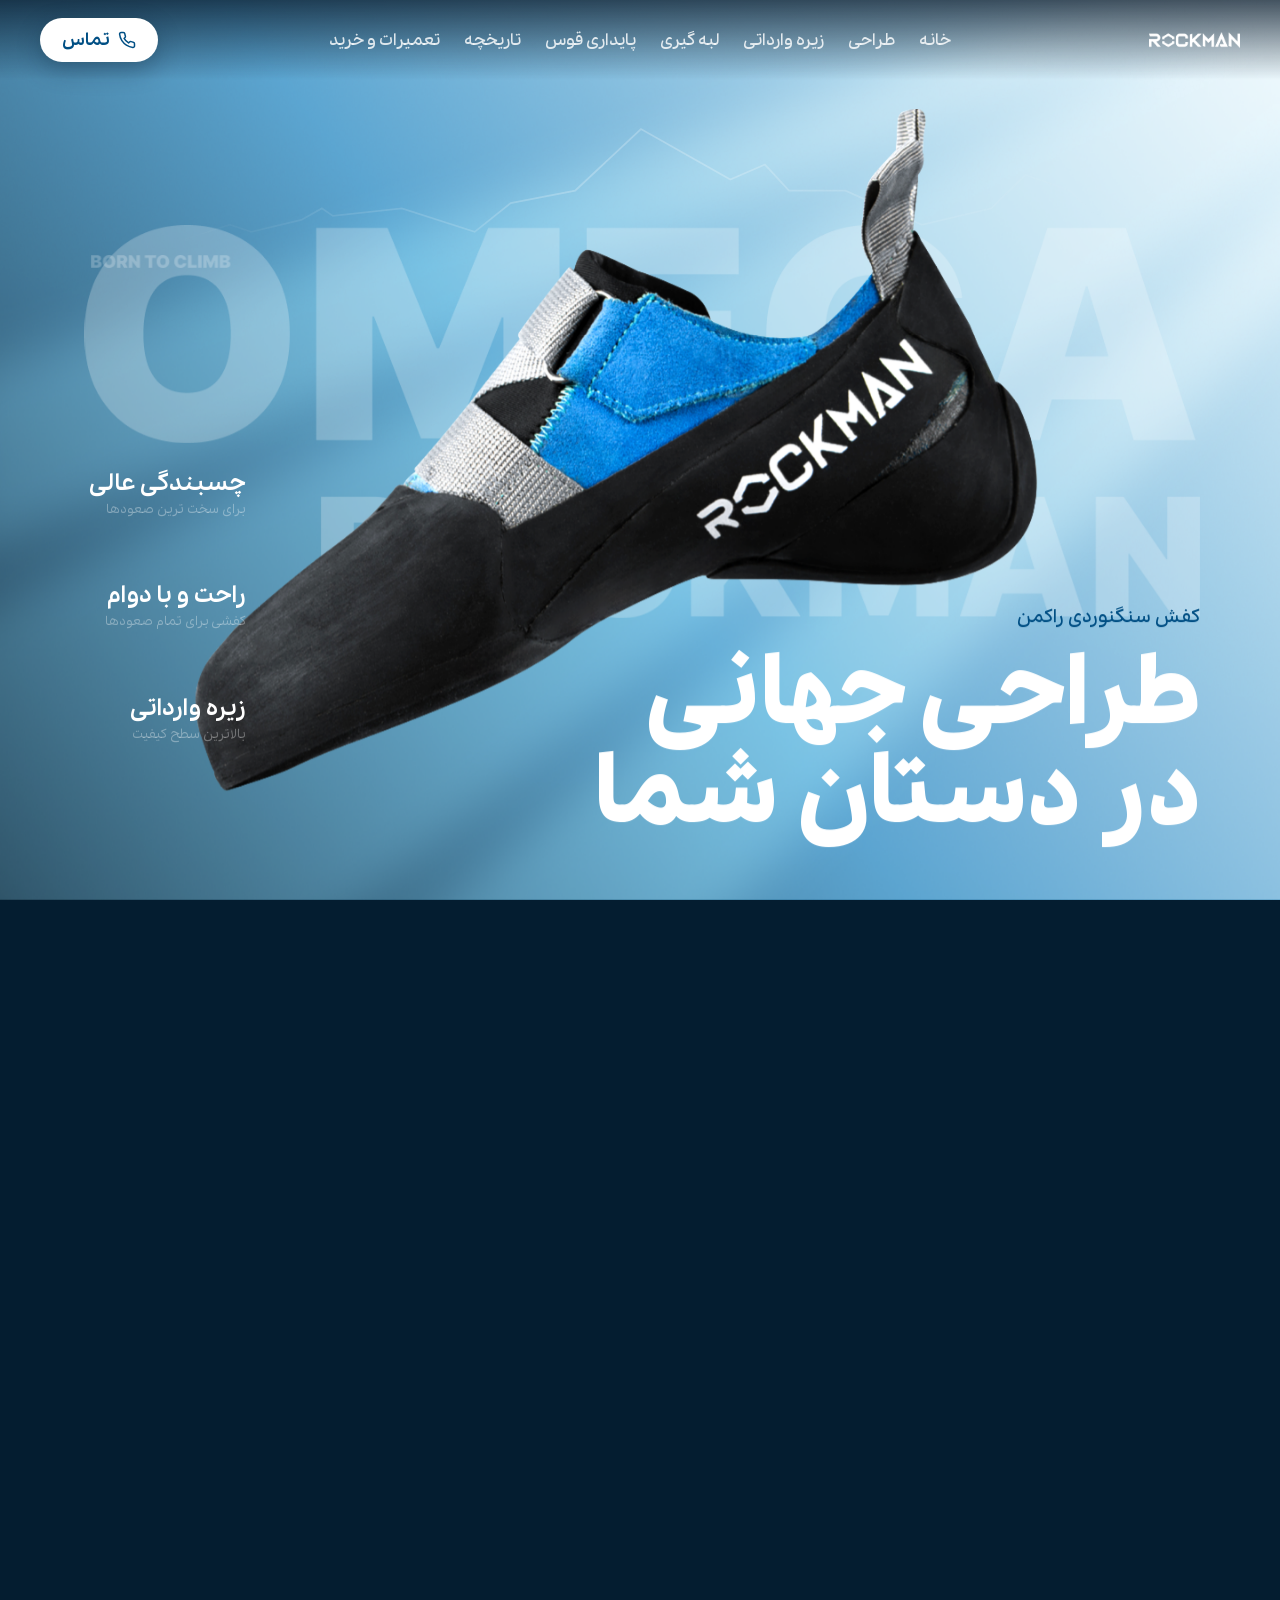
==== commit 6355d008: "resolved viewpoint  issues in mobile" ====
--- a/hand/index.html
+++ b/hand/index.html
@@ -6,7 +6,7 @@
 
     <title>عنوان وب‌سایت</title>
 
-    <link rel="stylesheet" href="style.css?v=5">
+    <link rel="stylesheet" href="style.css?v=6">
 </head>
 
 <body>
--- a/hand/style.css
+++ b/hand/style.css
@@ -147,6 +147,9 @@
     /* Clip horizontal overflow WITHOUT creating a scroll container,
        so it doesn't break position: sticky on the scroll stage. */
     overflow-x: clip;
+    /* Dark base so no white shows through a viewport-unit gap or the
+       mobile over-scroll (rubber-band) bounce. */
+    background: #041d30;
 }
 
 body {
@@ -158,7 +161,7 @@
     position: relative;
     width: 100%;
     height: 100vh;
-    height: 100svh; /* stable against mobile browser toolbars */
+    height: 100dvh; /* dynamic vh: tracks the mobile toolbar so no white gap appears */
     background-size: cover;
     background-position: center;
     background-repeat: no-repeat;
@@ -197,7 +200,7 @@
     position: sticky;
     top: 0;
     height: 100vh;
-    height: 100svh;
+    height: 100dvh;
     overflow: hidden;
 }
 
